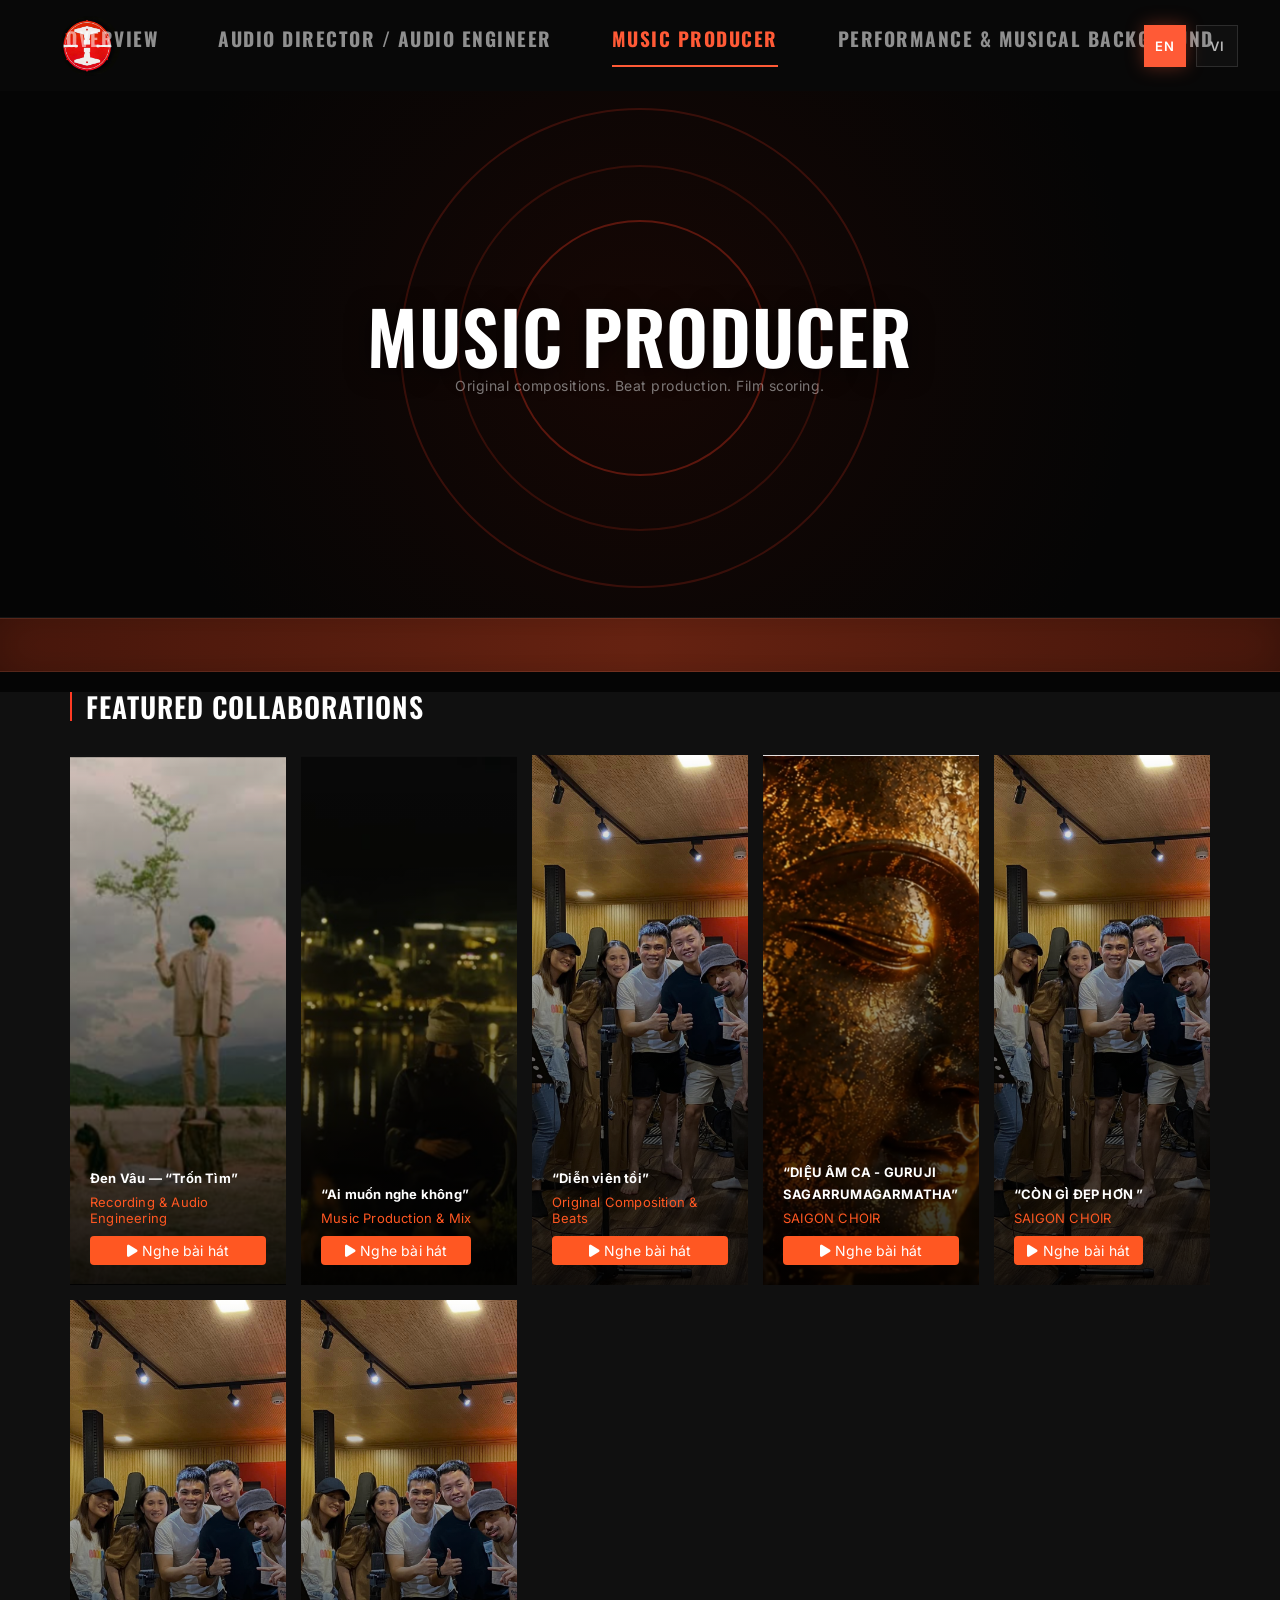
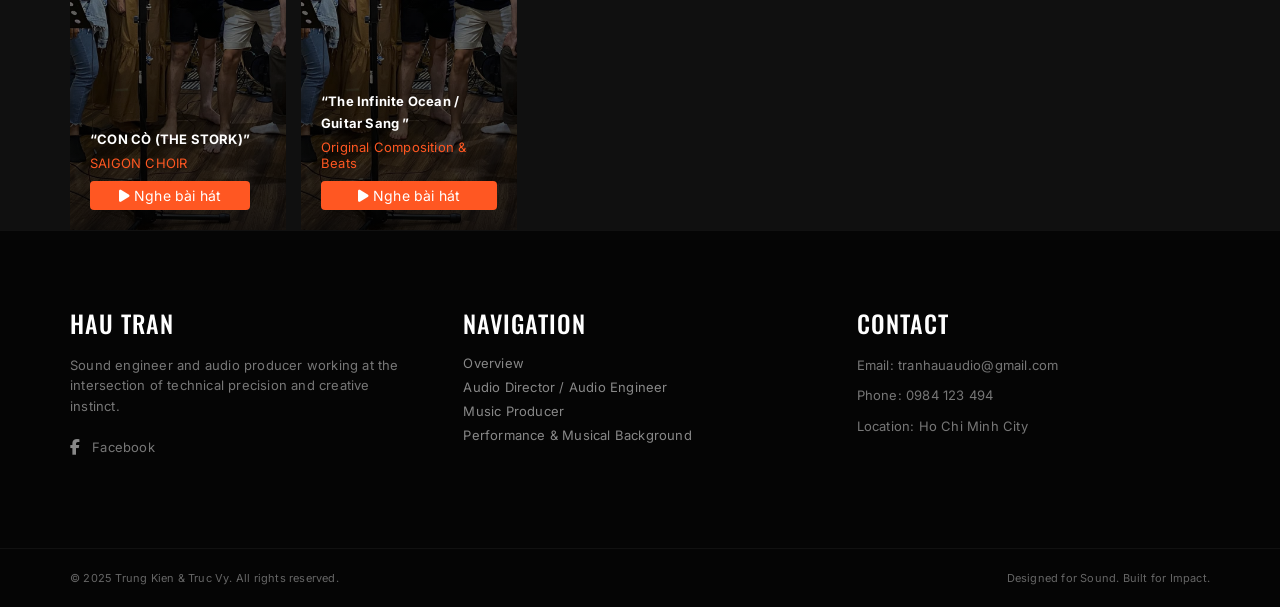
==== audio-producer.html @ 01316b3b "first commit" ====
<!doctype html>
<html lang="vi">
  <head>
    <meta charset="UTF-8" />
    <meta name="viewport" content="width=device-width, initial-scale=1.0" />
    <title>Music Producer</title>
    <link rel="stylesheet" href="style.css" />
    <link
      rel="stylesheet"
      href="https://cdnjs.cloudflare.com/ajax/libs/font-awesome/6.5.0/css/all.min.css"
    />
    <link
      href="https://fonts.googleapis.com/css2?family=Bebas+Neue&family=Montserrat:wght@400;500;600;700&display=swap"
      rel="stylesheet"
    />
    <link
      href="https://fonts.googleapis.com/css2?family=Oswald:wght@400;500;600;700&family=Inter:wght@400;500;600&display=swap"
      rel="stylesheet"
    />
  </head>
  <body>
    <header class="header">
      <a href="index.html" class="logo1">
        <img src="assets/lo.jpg" alt="Logo" />
      </a>
      <nav>
        <a href="index.html" id="navOverview">Overview</a>
        <a href="sound-engineer.html" id="navSound"
          >Audio Director / Audio Engineer</a
        >
        <a href="audio-producer.html" class="active" id="navProducer"
          >Music Producer</a
        >
        <a href="performance.html" id="navPerf">Performance</a>
      </nav>
      <div class="lang-switch">
        <button onclick="setLanguage('en')">EN</button>
        <button onclick="setLanguage('vi')">VI</button>
      </div>
    </header>

    <section class="producer-hero">
      <div class="rings"></div>
      <h1 id="producerTitle">Music Producer</h1>
      <p id="producerDesc">
        Original compositions. Beat production. Film scoring.
      </p>
    </section>

    <section class="genre-row">
      <div class="genre-track">
        <span>Cinematic</span>
        <span>Pop</span>
        <span>R&B</span>
        <span>Ambient</span>
        <span>Hip-Hop</span>
        <span>Electronic</span>
        <span>Acoustic</span>
        <span>Jazz</span>
        <span>Neo-Soul</span>
        <span>Indie</span>
      </div>
    </section>

   <!-- FEATURED PRODUCTIONS & TRACK LINKS -->
  <section class="productions">
    <h2 style="margin-top: 20px;">Featured Productions & Audio Samples</h2>

    <div class="production-grid" style="display: grid; grid-template-columns: repeat(auto-fit, minmax(200px, 1fr)); gap: 15px;">
      
      <!-- Sản phẩm 1: Trốn Tìm -->
      <div class="production-item" style="background-image: url('assets/trontim.png'); background-size: cover; background-position: center; position: relative;">
        <div class="production-overlay" style="display: flex; flex-direction: column; justify-content: flex-end; height: 100%; padding: 20px;">
          <p style="margin: 0 0 5px 0; font-weight: bold;">Đen Vâu — “Trốn Tìm”</p>
          <span style="display: block; margin-bottom: 10px; color: #ff5722; font-size: 13px;">Recording & Audio Engineering</span>
          <a href="https://youtu.be/Ws-QlpSltr8?list=RDWs-QlpSltr8" target="_blank" class="track-link-btn" style="display: inline-block; padding: 6px 12px; background: #ff5722; color: #fff; text-decoration: none; border-radius: 4px; font-size: 14px; text-align: center;">
            <i class="fas fa-play"></i> Nghe bài hát
          </a>
        </div>
      </div>

      <!-- Sản phẩm 2: Ai muốn nghe không -->
      <div class="production-item" style="background-image: url('assets/aimuon.png'); background-size: cover; background-position: center; position: relative;">
        <div class="production-overlay" style="display: flex; flex-direction: column; justify-content: flex-end; height: 100%; padding: 20px;">
          <p style="margin: 0 0 5px 0; font-weight: bold;">“Ai muốn nghe không”</p>
          <span style="display: block; margin-bottom: 10px; color: #ff5722; font-size: 13px;">Music Production & Mix</span>
          <a href="https://youtu.be/JxBnLmCOEJ8?list=RDJxBnLmCOEJ8" target="_blank" class="track-link-btn" style="display: inline-block; padding: 6px 12px; background: #ff5722; color: #fff; text-decoration: none; border-radius: 4px; font-size: 14px; text-align: center;">
            <i class="fas fa-play"></i> Nghe bài hát
          </a>
        </div>
      </div>

      <!-- Sản phẩm 3: Diễn viên tồi -->
      <div class="production-item" style="background-image: url('assets/denvau.jpg'); background-size: cover; background-position: center; position: relative;">
        <div class="production-overlay" style="display: flex; flex-direction: column; justify-content: flex-end; height: 100%; padding: 20px;">
          <p style="margin: 0 0 5px 0; font-weight: bold;">“Diễn viên tồi”</p>
          <span style="display: block; margin-bottom: 10px; color: #ff5722; font-size: 13px;">Original Composition & Beats</span>
          <a href="https://youtu.be/7ICKkagL3xA?list=RD7ICKkagL3xA" target="_blank" class="track-link-btn" style="display: inline-block; padding: 6px 12px; background: #ff5722; color: #fff; text-decoration: none; border-radius: 4px; font-size: 14px; text-align: center;">
            <i class="fas fa-play"></i> Nghe bài hát
          </a>
        </div>
      </div>


      <!--  TRẦN MẠNH HÙNG -->
      <div class="production-item" style="background-image: url('assets/manhhung.png'); background-size: cover; background-position: center; position: relative;">
        <div class="production-overlay" style="display: flex; flex-direction: column; justify-content: flex-end; height: 100%; padding: 20px;">
          <p style="margin: 0 0 5px 0; font-weight: bold;">“DIỆU ÂM CA - GURUJI SAGARRUMAGARMATHA”</p>
          <span style="display: block; margin-bottom: 10px; color: #ff5722; font-size: 13px;">SAIGON CHOIR</span>
          <a href="https://youtu.be/s32nh04WApE?si=7SrNHy-nLhuyb4kG" target="_blank" class="track-link-btn" style="display: inline-block; padding: 6px 12px; background: #ff5722; color: #fff; text-decoration: none; border-radius: 4px; font-size: 14px; text-align: center;">
            <i class="fas fa-play"></i> Nghe bài hát
          </a>
        </div>
      </div>


      <!-- NGUYỄN HÙNG -->
      <div class="production-item" style="background-image: url('assets/denvau.jpg'); background-size: cover; background-position: center; position: relative;">
        <div class="production-overlay" style="display: flex; flex-direction: column; justify-content: flex-end; height: 100%; padding: 20px;">
          <p style="margin: 0 0 5px 0; font-weight: bold;">“CÒN GÌ ĐẸP HƠN ”</p>
          <span style="display: block; margin-bottom: 10px; color: #ff5722; font-size: 13px;">SAIGON CHOIR</span>
          <a href="https://youtu.be/-h_xB2-MgfQ?si=9o2S2pGN0ul-nIvq" target="_blank" class="track-link-btn" style="display: inline-block; padding: 6px 12px; background: #ff5722; color: #fff; text-decoration: none; border-radius: 4px; font-size: 14px; text-align: center;">
            <i class="fas fa-play"></i> Nghe bài hát
          </a>
        </div>
      </div>

      <!-- LƯU HÀ AN -->
      <div class="production-item" style="background-image: url('assets/denvau.jpg'); background-size: cover; background-position: center; position: relative;">
        <div class="production-overlay" style="display: flex; flex-direction: column; justify-content: flex-end; height: 100%; padding: 20px;">
          <p style="margin: 0 0 5px 0; font-weight: bold;">“CON CÒ (THE STORK)”</p>
          <span style="display: block; margin-bottom: 10px; color: #ff5722; font-size: 13px;">SAIGON CHOIR</span>
          <a href="https://youtu.be/Nb3mAwLelWI?si=8QQhP4ryB9OUGlF3" target="_blank" class="track-link-btn" style="display: inline-block; padding: 6px 12px; background: #ff5722; color: #fff; text-decoration: none; border-radius: 4px; font-size: 14px; text-align: center;">
            <i class="fas fa-play"></i> Nghe bài hát
          </a>
        </div>
      </div>


      <!-- Chanh -->
      <div class="production-item" style="background-image: url('assets/denvau.jpg'); background-size: cover; background-position: center; position: relative;">
        <div class="production-overlay" style="display: flex; flex-direction: column; justify-content: flex-end; height: 100%; padding: 20px;">
          <p style="margin: 0 0 5px 0; font-weight: bold;">“The Infinite Ocean / Guitar Sang ”</p>
          <span style="display: block; margin-bottom: 10px; color: #ff5722; font-size: 13px;">Original Composition & Beats</span>
          <a href="https://youtu.be/x6NghAF-kms?si=WP9oEwm8ms20MId8" target="_blank" class="track-link-btn" style="display: inline-block; padding: 6px 12px; background: #ff5722; color: #fff; text-decoration: none; border-radius: 4px; font-size: 14px; text-align: center;">
            <i class="fas fa-play"></i> Nghe bài hát
          </a>
        </div>
      </div>
      
    </div>
  </section>

    <footer class="footer">
      <div class="footer-col">
        <h3>Hau Tran</h3>
        <p>
          Sound engineer and audio producer working at the intersection of
          technical precision and creative instinct.
        </p>
        <div class="social">
           <a href="https://www.facebook.com/tran.haudrum/"><i class="fab fa-facebook-f"></i></a> <p>Facebook</p>
        </div>
      </div>

      <div class="footer-col">
        <h4>Navigation</h4>
        <a href="index.html">Overview</a>
        <a href="sound-engineer.html">Audio Director / Audio Engineer</a>
        <a href="audio-producer.html">Music Producer</a>
        <a href="performance.html">Performance & Musical Background</a>
      </div>

      

      <div class="footer-col">
        <h4>Contact</h4>
        <p>Email: tranhauaudio@gmail.com</p>
        <p>Phone: 0984 123 494</p>
        <p>Location: Ho Chi Minh City</p>
      </div>
    </footer>

    <div class="footer-bottom">
      <p>© 2025 Trung Kien & Truc Vy. All rights reserved.</p>
      <p>Designed for Sound. Built for Impact.</p>
    </div>

    <script src="lang.js"></script>
    <script src="scripts.js"></script>
  </body>
</html>
---- style.css ----
@import url('https://fonts.googleapis.com/css2?family=Oswald:wght@400;500;600;700&family=Inter:wght@300;400;500;600;700&display=swap');
@import url('https://fonts.googleapis.com/css2?family=Oswald:wght@400;500;600&family=Be+Vietnam+Pro:wght@400;500;600;700;800&display=swap');
:root{

  --title-font: 'Oswald', sans-serif;
  --body-font: 'Inter', sans-serif;

  --main-color: #ff5a36;

  --text-color: #ffffff;
  --sub-color: #9a9a9a;

  --bg-dark: #050505;
}
* {
  margin: 0;
  padding: 0;
  box-sizing: border-box;
}

body{
  font-family: var(--body-font);
  background: var(--bg-dark);
  color: var(--text-color);
  letter-spacing: .2px;
    overflow-x: hidden;
}

.header nav a {
  font-size: 1.2rem !important; /* Bạn có thể chỉnh lại thành 0.8rem hoặc 0.85rem tùy ý */
  letter-spacing: 0.5px;
}
/* GLOBAL TYPOGRAPHY */

h1,h2,h3,h4,h5{

  font-family: var(--title-font);

  font-weight: 600;

  letter-spacing: 1px;

  line-height: 1.05;

  text-transform: uppercase;
}

p,
span,
small,
a,
button,
input,
textarea{

  font-family: var(--body-font);
}

p{
  line-height: 1.7;
}

#soundTitle{

  font-size: 73px;
  position: relative;

  z-index: 5;

  color: #fff;

  text-shadow:
    0 4px 24px rgba(0,0,0,.7);
}

#producerTitle{

  font-size: 73px;
  position: relative;

  z-index: 5;

  color: #fff;

  text-shadow:
    0 4px 24px rgba(0,0,0,.7);
}

nav a{
  font-family: var(--body-font);
  font-size: 15px;
  font-weight: 600;
  letter-spacing: .5px;
}

.what-card h3,
.production-item p,
.sound-overlay p,
.show-row span{
  font-family: var(--body-font);
  font-weight: 700;
}

p,
small,
span{
  font-family: var(--body-font);
}

.what-card p,
.sound-overlay span,
.show-row small{
  color: var(--sub-color);
  line-height: 1.7;
}

.book-btn,
.show-toggle,
.btn-white{
  font-family: var(--body-font);
  font-weight: 700;
  letter-spacing: .6px;
  text-transform: uppercase;
}

.show-row{
  background: linear-gradient(
    135deg,
    rgba(20,20,20,.95),
    rgba(10,10,10,.95)
  );

  border: 1px solid rgba(255,255,255,.05);
}


a {
  color: inherit;
  text-decoration: none;
}

.header{
  position: fixed;
  left: 0;
  top: 0;
  width: 100%;
  padding: 24px 0;
  display: flex;
  justify-content: center;
  align-items: center;
  background: rgba(0,0,0,.88);
  backdrop-filter: blur(14px);
  z-index: 999;
}

.header nav{
  display: flex;
  gap: 60px;
}
.header nav a{
  position: relative;

  font-family: 'Oswald', sans-serif;
  font-size: 22px;
  font-weight: 700;

  letter-spacing: 1.5px;
  text-transform: uppercase;

  color: rgba(255,255,255,.55);
  padding-bottom: 14px;

  transition: .3s ease;
}
.header nav a:hover{
  color: #ff5a36;
}

.header nav a.active{
  color: #ff5a36;
}

/* underline */
.header nav a::after{
  content: "";
  position: absolute;
  left: 50%;
  bottom: 0;

  width: 0;
  height: 2px;

  background: #ff5a36;
  transform: translateX(-50%);
  transition: .3s ease;
}

.header nav a:hover{
  color: white;

  transform: translateY(-2px);
}

.header nav a:hover::after{
  width: 100%;
}

.header nav a.active{
  color: #ff5a36;
}

.header nav a.active::after{
  width: 100%;
}

.logo1{
  position: absolute;
  left: 60px;
  display: flex;
  align-items: center;
}

.logo1 img{
  height: 60px;
  width: 60px;
  object-fit: cover;
  border-radius: 50%;
  opacity: .95;
  transition: .35s ease;
}


nav {
  display: flex;
  gap: 34px;
}

nav a {
  position: relative;
  font-size: 18px;
  letter-spacing: 1.5px;
  color: #aaa;
  padding-bottom: 4px;
}


nav a::after {
  content: "";
  position: absolute;
  left: 0;
  bottom: 0;
  width: 0%;
  height: 2px;
  background: #ff3b24;
  transition: 0.3s;
}

/* hover */
nav a:hover {
  color: #ff3b24;
}

nav a:hover::after {
  width: 100%;
}

.hero-menu{
  width: 100%;
  height: auto;

  margin-top: 58px;

  background: #000;

  overflow: hidden;
}

.hero-menu img{
  width: 100%;
  height: auto;

  display: block;
}

.profile-summary {
  background: #050505;
  padding: 34px 20px 60px;
}

.profile-summary__inner {
  max-width: 1200px;
  margin: 0 auto;
}

.profile-list {
  list-style: none;
  display: flex;
  flex-direction: column;
  gap: 8px;
  padding-left: 12px;
}

.profile-list li {
  position: relative;
  padding-left: 28px;
  color: #f5f5f5;
  font-size: clamp(18px, 2vw, 32px);
  line-height: 1.4;
  font-weight: 500;
  letter-spacing: -0.02em;
}

.profile-list .bullet {
  position: absolute;
  left: 0;
  top: 0.52em;
  width: 12px;
  height: 2px;
  background: rgba(255,255,255,0.9);
  display: block;
  border-radius: 3px;
}

.profile-list .label {
  font-weight: 600;
}

.profile-list .value {
  color: #f5f5f5;
}

.profile-list .accent {
  color: #f0c36a;
  font-weight: 700;
}

.profile-list a {
  color: #f0c36a;
  text-decoration: none;
}

@media (max-width: 700px) {
  .profile-summary {
    padding-top: 20px;
    padding-bottom: 32px;
  }

  .profile-list li {
    font-size: 20px;
    letter-spacing: -0.01em;
  }
}

.big-logo {
  position: absolute;
  left: 120px;
  top: 75px;
  width: 470px;
  height: 470px;
  border-radius: 50%;
  background: rgba(120, 30, 15, 0.55);
  border: 5px solid rgba(255, 70, 40, 0.25);
  color: rgba(255, 255, 255, 0.32);
  font-size: 360px;
  font-weight: 900;
  display: flex;
  align-items: center;
  justify-content: center;
  line-height: 1;
}

.hero-text {
  position: relative;
  z-index: 3;
  margin-top: 40px;
}

.hero-text h1 {
  font-size: 145px;
  line-height: 0.85;
  font-weight: 1000;
  letter-spacing: -8px;
}

.roles {
  margin-top: 18px;
  display: flex;
  gap: 210px;
  color: #ff3b24;
  font-weight: 900;
  font-size: 22px;
}

.hero-img {
  position: absolute;
  right: 120px;
  bottom: 0;
  z-index: 4;
  width: 410px;
  height: 560px;
  object-fit: cover;
  object-position: center top;
  filter: contrast(1.08);
}

.choose {
  
  display: grid;
  grid-template-columns: repeat(2, 1fr);
  min-height: 240px;
  background: #111;
}

.choose-card {
  padding: 58px 40px;
  text-align: center;
  background: #121212;
  border-right: 1px solid #1d1d1d;
  transition: 0.3s;
}


.choose-card:hover {
  background: #1b1b1b;
  transform: translateY(-4px);
}

.icon {
  font-size: 34px;
  margin-bottom: 18px;
}

.choose-card h2{

  font-size: 42px;

  font-family: var(--title-font);

  font-weight: 500;

  letter-spacing: 1px;

  text-transform: uppercase;

  margin-bottom: 16px;
}

.choose-card p {
  color: #8f8f8f;
  font-size: 13px;
  margin-bottom: 18px;
}

.choose-card span {
  color: #ff3b24;
  font-size: 12px;
  font-weight: 800;
}

@media (max-width: 900px) {
  .header {
    padding: 0 24px;
  }

  nav {
    display: none;
  }



  .big-logo {
    left: 20px;
    width: 330px;
    height: 330px;
    font-size: 250px;
  }

  .hero-text h1 {
    font-size: 70px;
    letter-spacing: -4px;
  }

  .roles {
    gap: 28px;
    font-size: 13px;
  }

  .hero-img {
    right: -40px;
    width: 300px;
    height: 430px;
  }

  .choose {
    grid-template-columns: 1fr;
  }
}

/* QUOTE */
.quote{
  padding: 110px 20px;

  background:
  radial-gradient(circle at center,
  rgba(255,59,36,.06),
  transparent 60%),
  #050505;

  display: flex;
  justify-content: center;
  align-items: center;

  text-align: center;

  position: relative;

  overflow: hidden;
}

.quote-content{
  max-width: 900px;

  position: relative;

  z-index: 2;
}

.quote-mark{
  font-size: 70px;

  margin-bottom: -10px;
}

.quote-content p{

  font-size: 22px;

  line-height: 1.8;

  font-weight: 500;

  letter-spacing: .3px;

  color: rgba(255,255,255,.92);
}

.quote-content small{
  color: #8d8d8d;

  font-size: 14px;

  letter-spacing: 2px;

  text-transform: uppercase;
}

.quote::after{
  content: "";

  position: absolute;

  bottom: 0;
  left: 50%;

  transform: translateX(-50%);

  width: 200px;
  height: 2px;

  background: linear-gradient(
    to right,
    transparent,
    #ff3b24,
    transparent
  );
}

/* FOOTER */
.footer {
  display: grid;
  grid-template-columns: repeat(3, 1fr);
  gap: 40px;
  padding: 80px 70px;
  background: #050505;
  border-top: 1px solid #111;
}

.footer-col h3,
.footer-col h4{

  font-family: var(--title-font);

  font-size: 24px;

  font-weight: 500;

  letter-spacing: 1px;
  margin-bottom: 18px;
}

.footer-col p {
  color: #777;
  font-size: 13px;
  line-height: 1.6;
  margin-bottom: 10px;
}

.footer-col a {
  display: block;
  color: #888;
  font-size: 13px;
  margin-bottom: 8px;
  transition: 0.3s;
}

.footer-col a:hover {
  color: #ff3b24;
}

.social {
  margin-top: 20px;
  display: flex;
}

.social a {
  margin-right: 12px;
  font-size: 16px;
  color: #888;
}

.social a:hover {
  color: #ff3b24;
}

.footer-bottom {
  display: flex;
  justify-content: space-between;
  padding: 20px 70px;
  border-top: 1px solid #111;
  font-size: 11px;
  color: #666; 
}


.stats {
  display: grid;
  grid-template-columns: repeat(3, 1fr);
  background: #141414;
  border-top: 1px solid #1d1d1d;
  border-bottom: 1px solid #1d1d1d;
}

.stat-item {
  height: 120px;
  display: flex;
  flex-direction: column;
  align-items: center;
  justify-content: center;
  border-right: 1px solid #1f1f1f;
}

.stat-item:last-child {
  border-right: none;
}

.stat-item h3 {
  color: #ff3b24;
  font-size: 42px;
  line-height: 1;
  font-weight: 900;
  margin-bottom: 14px;
}

.stat-item p {
  color: #8d8d8d;
  font-size: 11px;
  letter-spacing: 1px;
}

.book-btn {
  background: #ff3b24;
  padding: 10px 18px;
  font-size: 15px;
  
  
}

nav a.active {
  color: #ff3b24;
}

nav a.active::after {
  width: 100%;
}

.sound-hero{
  position: relative;

  height: 420px;

  margin-top: 58px;

  overflow: hidden;

  display: flex;
  flex-direction: column;
  justify-content: center;
  align-items: center;

  background:
    radial-gradient(circle at center,
    #1a0805 0%,
    #050505 72%);
}

/* glow background */
.sound-bg{
  position: absolute;
  inset: 0;

  background:
    radial-gradient(circle at center,
    rgba(255,59,36,.12),
    transparent 60%);

  opacity: .8;
  z-index: 0;
}


.wave{
  position: absolute;

  left: 0;
  top: 50%;

  width: 100%;

  height: 180px;

  transform: translateY(-50%);

  display: flex;
  justify-content: center;
  align-items: center;
  gap: 14px;

  padding: 0 30px;

  opacity: .45;
  z-index: 1;
}

.wave span{
  flex: 1;

  max-width: 4px;

  height: 30px;

  background:
    linear-gradient(
      to top,
      transparent,
      rgba(114, 31, 22, 0.9),
      transparent
    );

  animation: soundWave 1.4s ease-in-out infinite;

  border-radius: 20px;
}
/* waveform */
.wave{
  position: absolute;

  display: flex;
  align-items: center;
  gap: 10px;

  opacity: .18;

  z-index: 1;
}
.wave span{
  flex: 1;

  max-width: 4px;

  height: 30px;

  border-radius: 20px;

background:
linear-gradient(
  to top,
  #ff3b24,
  #ff6b2c,
  #ff9a3c,
  #ffe27a
);

  box-shadow:
    0 0 8px rgba(255,90,54,.45),
    0 0 18px rgba(255,120,70,.28);

  animation: soundWave 2.4s ease-in-out infinite;

  opacity: .9;
}

/* ===== SHAPE ===== */

/* LEFT SMALL */
.wave span:nth-child(-n+8){
  height: 40px;
  opacity: .45;
}

/* LEFT MID */
.wave span:nth-child(n+9):nth-child(-n+18){
  height: 82px;
}

/* LEFT BIG */
.wave span:nth-child(n+19):nth-child(-n+28){
  height: 145px;
}

/* CENTER HUGE */
.wave span:nth-child(n+29):nth-child(-n+42){
  height: 185px;
}

/* RIGHT BIG */
.wave span:nth-child(n+43):nth-child(-n+56){
  height: 140px;
}

/* RIGHT MID */
.wave span:nth-child(n+57):nth-child(-n+72){
  height: 82px;
}

/* RIGHT SMALL */
.wave span:nth-child(n+73){
  height: 42px;
  opacity: .45;
}

/* ===== DELAY ===== */

.wave span:nth-child(odd){
  animation-delay: .15s;
}

.wave span:nth-child(even){
  animation-delay: .35s;
}

.wave span:nth-child(3n){
  animation-delay: .55s;
}

.wave span:nth-child(4n){
  animation-delay: .75s;
}

@keyframes waveMove{

  0%,
  100%{
    transform: scaleY(.55);
    opacity: .28;
  }

  50%{
    transform: scaleY(1.2);
    opacity: 1;
  }
}


.producer-hero{
  position: relative;
  height: 540px;
  margin-top: 78px;

  display: flex;
  flex-direction: column;
  justify-content: center;
  align-items: center;

  overflow: hidden;

  background:
    radial-gradient(
      circle at center,
      #160704 0%,
      #050505 72%
    );

  border-bottom: 1px solid rgba(255,255,255,.06);
}

.sound-hero p,
.producer-hero p{
  font-size: 14px;
  color: rgba(183, 181, 181, 0.68);
  letter-spacing: .5px;
  font-weight: 400;
}

/* animation */
@keyframes soundWave{

  0%,100%{
    height: 30px;
  }

  50%{
    height: 120px;
  }

}

@keyframes pulseBg{

  0%,100%{
    transform: scale(1);
    opacity: .5;
  }

  50%{
    transform: scale(1.1);
    opacity: 1;
  }

}

.what {
  padding: 80px 70px;
  background: #101010;
}

.what h2 {
  font-size: 34px;
  border-left: 2px solid #ff3b24;
  padding-left: 16px;
  margin-bottom: 36px;
}

.what-grid {
  display: grid;
  grid-template-columns: repeat(3, 1fr);
  gap: 18px;
}

.what-card {
  background: #151515;
  padding: 34px;
  min-height: 170px;
}

.what-card span {
  color: #555;
  font-size: 24px;
}

.what-card h3 {
  margin: 24px 0 12px;
  font-size: 18px;
}

.what-card p {
  color: #888;
  font-size: 13px;
  line-height: 1.6;
}

.process {
  padding: 90px 70px 100px;
  background: #050505;
  text-align: center;
}

.process h2 {
  font-size: 34px;
  margin-bottom: 54px;
}

.steps {
  display: grid;
  grid-template-columns: repeat(4, 1fr);
  max-width: 900px;
  margin: auto;
}

.step {
  position: relative;
  padding: 0 18px;
}

.step:not(:last-child)::after {
  content: "";
  position: absolute;
  top: 18px;
  right: -35px;
  width: 70px;
  height: 1px;
  background: #ff3b24;
}

.step strong {
  color: #ff3b24;
  font-size: 34px;
  font-weight: 900;
}

.step h4 {
  margin: 12px 0 8px;
}

.step p {
  color: #777;
  font-size: 12px;
  line-height: 1.5;
}

.nav-right {
  position: absolute;
  top: 20px;
  right: 30px;
}

/* SOUND WORK */
.sound-work {
  padding: 80px 70px;
  background: #0a0a0a;
}

.sound-work h2 {
  font-size: 32px;
  border-left: 2px solid #ff3b24;
  padding-left: 14px;
  margin-bottom: 40px;
}

.sound-work-grid {
  display: grid;
  grid-template-columns: repeat(2, 1fr);
  gap: 20px;
}

.sound-work-item {
  height: 200px;
  padding: 22px;
  background: linear-gradient(135deg, #1a0a07, #000);
  display: flex;
  justify-content: space-between;
  align-items: flex-end;
  transition: 0.3s;

}

.sound-work-item:hover {
  transform: translateY(-6px);
  border-color: #ff3b24;
  background: linear-gradient(135deg, #2b0d08, #000);
}

.sound-work-item p {
  font-weight: 700;
}

.sound-work-item span {
  font-size: 11px;
  color: #ff3b24;
}

/* CTA */
.sound-cta {
  background: #ff3b24;
  padding: 70px 20px;
  text-align: center;
}

.sound-cta h2 {
  font-size: 36px;
  font-weight: 900;
}

.sound-cta p {
  margin: 12px 0 20px;
}

.btn-white {
  background: white;
  color: black;
  padding: 12px 22px;
  font-weight: 800;
  display: inline-block;
}

.tool-tags {
  background: #111;
  padding: 28px 70px;
  display: flex;
  
  flex-wrap: wrap;
  gap: 14px;
  border-top: 1px solid #151515;
  border-bottom: 1px solid #151515;
}

.tool-tags span {
  background: #0b0b0b;
  color: #777;
  font-size: 11px;
  letter-spacing: 1px;
  padding: 10px 18px;
  border: 1px solid #1d1d1d;
  cursor: pointer;
}

.tool-tags span:hover {
  color: #ff3b24;
  border-color: #ff3b24;
}

/* vòng tròn lớn hơn + tối hơn */

.rings{
  position: absolute;
  top: 50%;
  left: 50%;

  width: 480px;
  height: 480px;

  transform: translate(-50%, -50%);

  border-radius: 50%;
  border: 2px solid rgba(255,59,36,.28);

  z-index: 1;

  opacity: .65;
}

.rings::before,
.rings::after{
  content: "";

  position: absolute;

  border-radius: 50%;
}

/* vòng giữa */

.rings::before{
  inset: 55px;

  border: 2px solid rgba(255,59,36,.35);

  animation:
    spinMiddle 12s linear infinite reverse;

  opacity: .7;
}

/* vòng trong */

.rings::after{
  inset: 110px;

  border: 2px solid rgba(255,59,36,.48);

  animation:
    pulseInner 3s ease-in-out infinite;
}


@keyframes spinOuter{

  from{
    transform: rotate(0deg);
  }

  to{
    transform: rotate(360deg);
  }

}

@keyframes spinMiddle{

  from{
    transform: rotate(360deg);
  }

  to{
    transform: rotate(0deg);
  }

}

@keyframes pulseInner{

  0%{
    transform: scale(.95);
    opacity: .4;
  }

  50%{
    transform: scale(1.08);
    opacity: 1;
  }

  100%{
    transform: scale(.95);
    opacity: .4;
  }

}

.genre-row{
  width: 100%;
  overflow: hidden;
  background:
    linear-gradient(
      90deg,
      #4a180c 0%,
      #6b2412 50%,
      #4a180c 100%
    );

  padding: 18px 0;

  border-top: 1px solid rgba(255,255,255,.06);
  border-bottom: 1px solid rgba(255,255,255,.06);

  box-shadow:
    inset 0 0 40px rgba(0,0,0,.25);
}

.genre-track{
  display: flex;
  align-items: center;
  gap: 42px;

  width: max-content;

  padding-left: 100%;

  animation: genreMove 22s linear infinite;
}

.genre-track span{
  color: rgba(255, 255, 255);

  font-size: 13px;
  font-weight: 700;

  letter-spacing: 2px;
  text-transform: uppercase;

  white-space: nowrap;

  position: relative;
}

.genre-track span::after{
  content: "";

  width: 5px;
  height: 5px;

  border-radius: 50%;

  background: #ff5a36;

  position: absolute;

  right: -24px;
  top: 50%;

  transform: translateY(-50%);
}

@keyframes genreMove{

  from{
    transform: translateX(0);
  }

  to{
    transform: translateX(-100%);
  }

}

.create {
  padding: 70px 70px 90px;
  background: #101010;
}

.create h2,
.productions h2 {
  font-size: 28px;
  border-left: 2px solid #ff3b24;
  padding-left: 14px;
  margin-bottom: 34px;
}

.create-grid {
  display: grid;
  grid-template-columns: repeat(3, 1fr);
  gap: 18px;
}

.create-card {
  background: #151515;
  padding: 34px;
  min-height: 160px;
}

.create-card span {
  color: #555;
  font-size: 22px;
}

.create-card h3 {
  margin: 22px 0 12px;
  font-size: 17px;
}

.create-card p {
  color: #888;
  line-height: 1.6;
  font-size: 13px;
}


.productions {
  padding: 0px 70px;
  background: #101010;
}

.production-grid {
  display: grid;
  grid-template-columns: repeat(2, 1fr);
  gap: 22px;
}

.production-item {
  height: 530px;
  background-size: cover;
  background-position: center;
  position: relative;
  overflow: hidden;
  transition: .4s;
}

.production-item::before {
  content: "";
  position: absolute;
  inset: 0;
  background: linear-gradient(to top, rgba(0,0,0,.88), transparent);
}

.production-item:hover {
  transform: translateY(-6px);
}

.production-overlay {
  position: absolute;
  bottom: 0;
  left: 0;
  z-index: 2;
  padding: 24px;
}

.production-overlay p {
  font-size: 24px;
  font-weight: 800;
  margin-bottom: 8px;
}

.production-overlay span {
  color: #ff3b24;
  font-size: 12px;
}
.production-item p {
  font-weight: 800;
  font-size: 13px;
}

.production-item span {
  color: #ff3b24;
  font-size: 10px;
}

.producer-contact {
  padding: 70px;
  background: #101010;
  display: grid;
  grid-template-columns: 1fr 1fr;
  align-items: center;
}

.producer-contact h2 {
  font-size: 42px;
}

.producer-contact p {
  color: #888;
  font-size: 13px;
  margin-bottom: 18px;
}

.producer-btn {
  background: #ff3b24;
  padding: 11px 20px;
  font-size: 12px;
  font-weight: 800;
  margin-right: 10px;
}

.producer-outline {
  border: 1px solid #333;
  padding: 10px 18px;
  color: #aaa;
  font-size: 12px;
}

.sound-work-item {
  height: 260px;
  background-size: cover;
  background-position: center;
  position: relative;
  overflow: hidden;
}

.sound-work-item::before {
  content: "";
  position: absolute;
  inset: 0;
  background: linear-gradient(to top, rgba(0,0,0,.88), transparent);
}

.sound-overlay {
  position: absolute;
  bottom: 0;
  left: 0;
  padding: 22px;
  z-index: 2;
}

.sound-overlay p {
  font-size: 22px;
  font-weight: 900;
}

.sound-overlay span {
  color: #ff3b24;
  font-size: 12px;
}

.other-shows {
  margin-top: 90px;
}

.other-shows h3{
  font-family: var(--title-font);
  font-size: 54px;
  letter-spacing: 1px;

  margin-bottom: 34px;

  position: relative;
  display: inline-block;
}

.other-shows h3::after{
  content: "";

  position: absolute;
  left: 0;
  bottom: -10px;

  width: 70px;
  height: 3px;

  background: #ff3b24;
}

.show-list {
  display: grid;
  grid-template-columns: repeat(3, 1fr);
  gap: 22px;
}

.show-row{
  position: relative;

  background: #0d0d0d;

  border: 1px solid rgba(255,255,255,.06);

  padding: 24px;

  min-height: 120px;

  cursor: pointer;

  transition: .3s ease;
}

.show-row::before{
  content: "";

  position: absolute;

  left: 0;
  top: 0;

  width: 3px;
  height: 0;

  background: #ff3b24;

  transition: .3s;
}

.show-row:hover::before{
  height: 100%;
}

.show-row:hover{
  transform: translateY(-4px);

  border-color: rgba(255,59,36,.25);

  background: #121212;
}

.show-row:hover::before{
  opacity: 1;
}


.show-row span{

  font-size: 17px;

  line-height: 1.35;

  font-weight: 600;

  letter-spacing: .3px;
}

.show-row small{
  color: #ff3b24;

  font-size: 11px;

  letter-spacing: 1.5px;

  text-transform: uppercase;

  font-weight: 700;
}

.showcase-slider {
  position: relative;
  overflow: hidden;
}

.showcase-slider img{
  position: absolute;
  inset: 0;

  width: 100%;
  height: 100%;

  object-fit: cover;

  opacity: 0;

  visibility: hidden;

  transition: opacity .8s ease;
}

.showcase-slider img.active{
  opacity: 1;

  visibility: visible;
}

.other-shows {
  margin-top: 55px;
 
}

.other-shows h3 {
  font-size: 34px;
  margin-bottom: 28px;
}

.show-list {
  display: grid;
  grid-template-columns: repeat(3, 1fr);
  gap: 14px;
}

.show-row {
  background: #111;
  border: 1px solid #1d1d1d;
  padding: 18px 20px;
  display: flex;
  flex-direction: column;
  gap: 8px;
}

.show-row:nth-child(n + 7) {
  display: none;
}

.show-list.show-all .show-row {
  display: flex;
}

.show-toggle{
  margin-top: 36px;

  background: transparent;

  border: 1px solid #ff3b24;

  color: #ff3b24;

  padding: 15px 34px;

  font-weight: 800;

  letter-spacing: 1px;

  cursor: pointer;

  transition: .3s;
}

.show-toggle:hover{
  background: #ff3b24;
  color: white;
}

.show-row{
  animation: fadeUp .7s ease;
}

@keyframes fadeUp{

  from{
    opacity: 0;
    transform: translateY(30px);
  }

  to{
    opacity: 1;
    transform: translateY(0);
  }

}

.lightbox {
  position: fixed;
  inset: 0;
  background: rgba(0,0,0,.95);

  display: none;
  justify-content: center;
  align-items: center;

  z-index: 9999;
}

.lightbox.active {
  display: flex;
}

.lightbox img {
  max-width: 85%;
  max-height: 85%;
  object-fit: contain;
}

.close-btn {
  position: absolute;
  top: 30px;
  right: 40px;

  color: white;
  font-size: 42px;
  cursor: pointer;
}

.nav-btn {
  position: absolute;
  top: 50%;
  transform: translateY(-50%);

  width: 60px;
  height: 60px;

  border: none;
  background: rgba(255,255,255,.1);

  color: white;
  font-size: 22px;
  cursor: pointer;

  transition: .3s;
}

.nav-btn:hover {
  background: #ff3b24;
}

.prev-btn {
  left: 30px;
}

.next-btn {
  right: 30px;
}

.contact-hero {
  height: 360px;
  margin-top: 58px;
  background: radial-gradient(circle at center, #25100b, #050505 65%);
  display: flex;
  flex-direction: column;
  justify-content: center;
  align-items: center;
  border-bottom: 1px solid #121212;
  text-align: center;
}

.contact-hero h1 {
  font-family: var(--title-font, 'Bebas Neue', sans-serif);
  font-size: 96px;
  letter-spacing: 2px;
}

.contact-hero h1::after {
  content: "";
  display: block;
  width: 70px;
  height: 2px;
  background: #ff3b24;
  margin: 14px auto;
}

.contact-hero p {
  color: #999;
}

.contact-section {
  padding: 90px 70px;
  background: #0a0a0a;
  display: grid;
  grid-template-columns: 0.9fr 1.1fr;
  gap: 60px;
}

.label {
  color: #ff3b24;
  font-size: 12px;
  font-weight: 800;
  letter-spacing: 2px;
}

.contact-info h2 {
  font-family: var(--title-font, 'Bebas Neue', sans-serif);
  font-size: 64px;
  line-height: 0.95;
  margin: 18px 0 20px;
}

.contact-info > p {
  color: #888;
  line-height: 1.8;
  max-width: 480px;
  margin-bottom: 36px;
}

.contact-box {
  display: flex;
  gap: 18px;
  align-items: center;
  padding: 18px 0;
  border-bottom: 1px solid #1d1d1d;
}

.contact-box i {
  color: #ff3b24;
  font-size: 20px;
  width: 24px;
}

.contact-box h4 {
  margin-bottom: 4px;
}

.contact-box p {
  color: #888;
  font-size: 14px;
}

.contact-form {
  background: #111;
  border: 1px solid #1d1d1d;
  padding: 36px;
}

.form-row {
  display: grid;
  grid-template-columns: 1fr 1fr;
  gap: 18px;
}

.contact-form input,
.contact-form select,
.contact-form textarea {
  width: 100%;
  background: #080808;
  border: 1px solid #222;
  color: white;
  padding: 16px;
  margin-bottom: 18px;
  outline: none;
  font-family: var(--body-font, Arial, sans-serif);
}

.contact-form input:focus,
.contact-form select:focus,
.contact-form textarea:focus {
  border-color: #ff3b24;
}

.contact-form textarea {
  resize: none;
}

.contact-form button {
  width: 100%;
  background: #ff3b24;
  color: white;
  border: none;
  padding: 16px;
  font-weight: 800;
  cursor: pointer;
  text-transform: uppercase;
  letter-spacing: 1px;
}

.contact-form button:hover {
  background: #ff553d;
}

@media (max-width: 900px) {
  .contact-section {
    grid-template-columns: 1fr;
    padding: 70px 24px;
  }

  .form-row {
    grid-template-columns: 1fr;
    gap: 0;
  }

  .contact-hero h1 {
    font-size: 64px;
  }
}

.sound-work-grid{
  display: grid;
  grid-template-columns: repeat(2, 1fr);
  gap: 24px;
}

.sound-work-item{
  position: relative;
  height: 340px;
  overflow: hidden;
  background: #111;
  cursor: pointer;
}

/* tất cả ảnh full card */
.showcase-slider img{
  position: absolute;
  inset: 0;

  width: 100%;
  height: 100%;

  object-fit: cover;
  object-position: center;

  opacity: 0;

  transition: opacity .8s ease;
}

/* ảnh active hiện */
.showcase-slider img.active{
  opacity: 1;
}

/* overlay */
.sound-overlay{
  position: absolute;

  left: 0;
  right: 0;
  bottom: 0;

  padding: 28px;

  z-index: 5;

  background:
  linear-gradient(
    to top,
    rgba(0,0,0,.9),
    transparent
  );
}

/* hover zoom nhẹ */
.sound-work-item img{
  transition:
  transform 1.2s ease,
  opacity .8s ease;
}

.sound-work-item:hover img.active{
  transform: scale(1.05);
}

.lang-switch{

  position: absolute;
  right: 42px;

  display: flex;
  gap: 10px;
}

.lang-switch button{

  width: 42px;
  height: 42px;

  border: 1px solid rgba(255,255,255,.12);

  background: rgba(255,255,255,.03);

  color: rgba(255,255,255,.7);

  font-family: 'Inter', sans-serif;
  font-size: 13px;
  font-weight: 600;

  letter-spacing: 1px;

  cursor: pointer;

  transition: .3s ease;
}

.lang-switch button:hover{

  border-color: #ff5a36;

  color: white;

  background: rgba(255,90,54,.12);

  transform: translateY(-2px);
}

.lang-switch button.active{

  background: #ff5a36;

  border-color: #ff5a36;

  color: white;

  box-shadow: 0 0 18px rgba(255,90,54,.35);
}
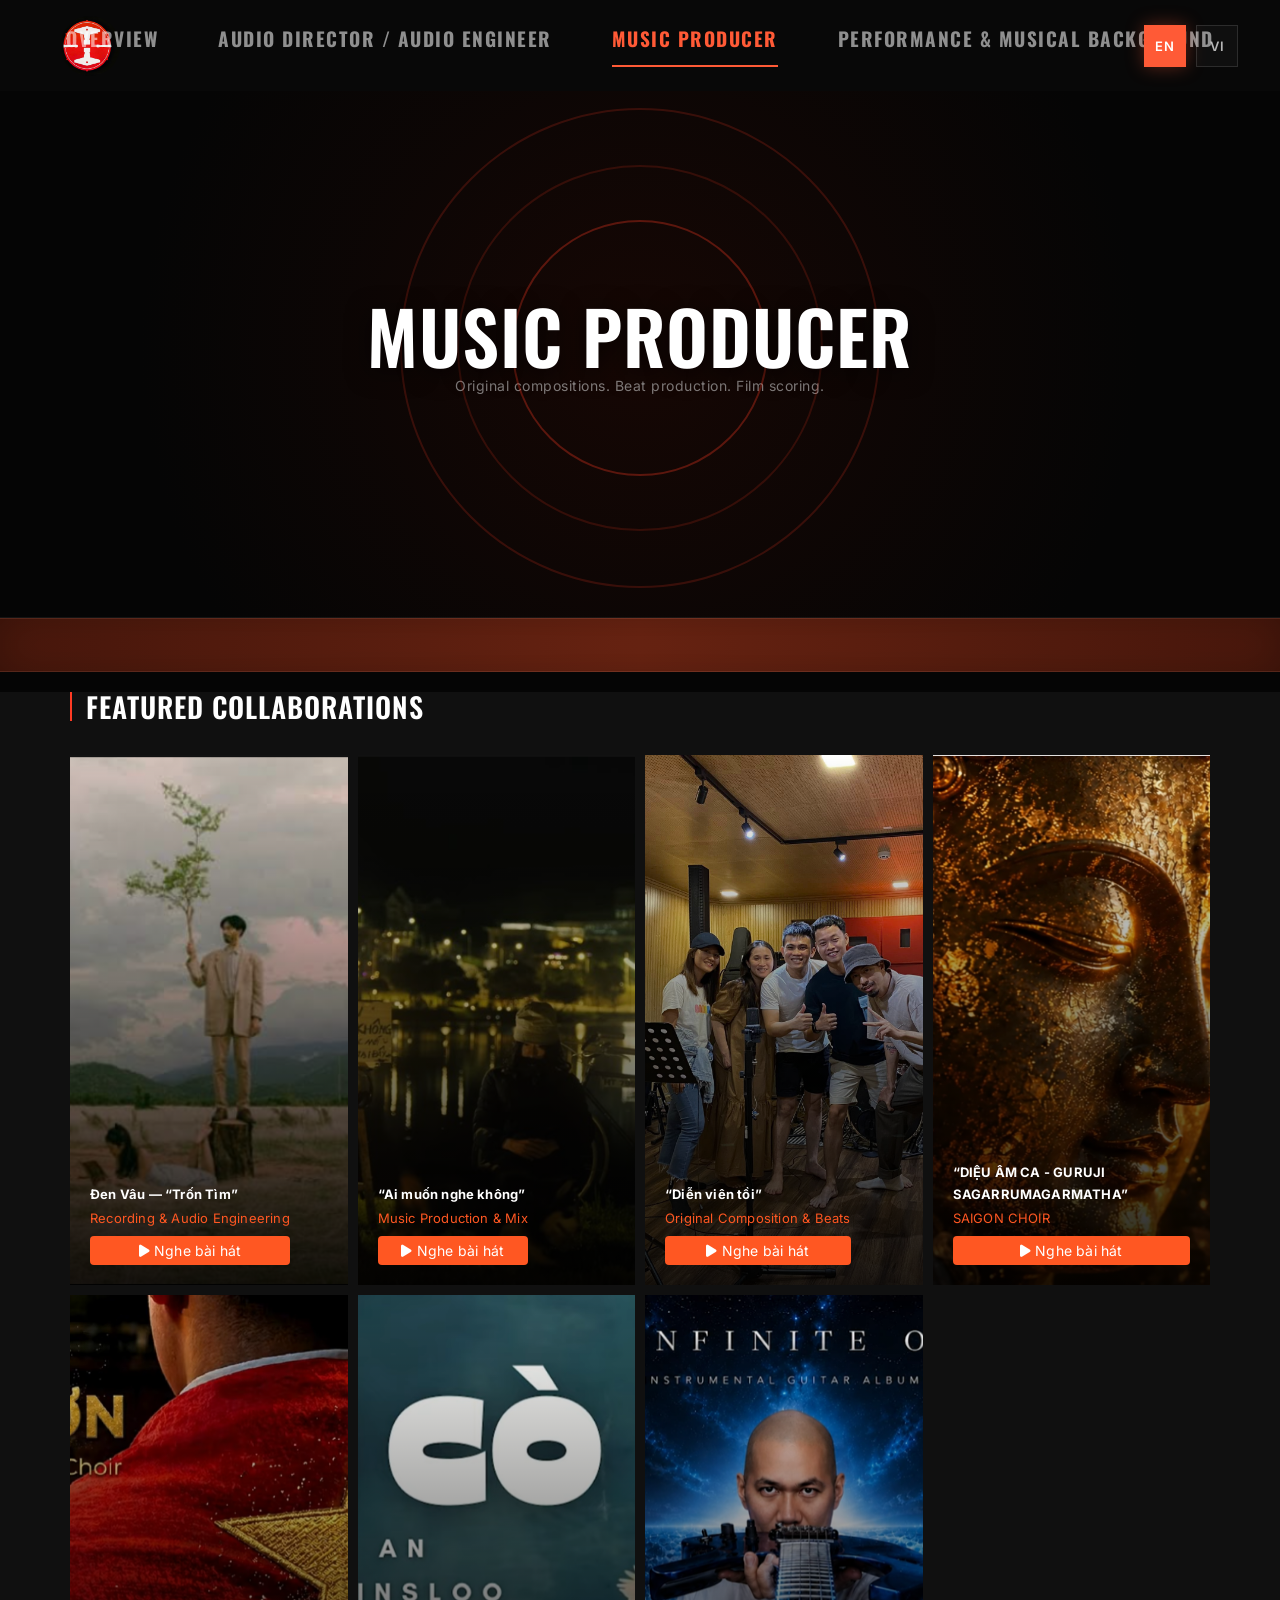
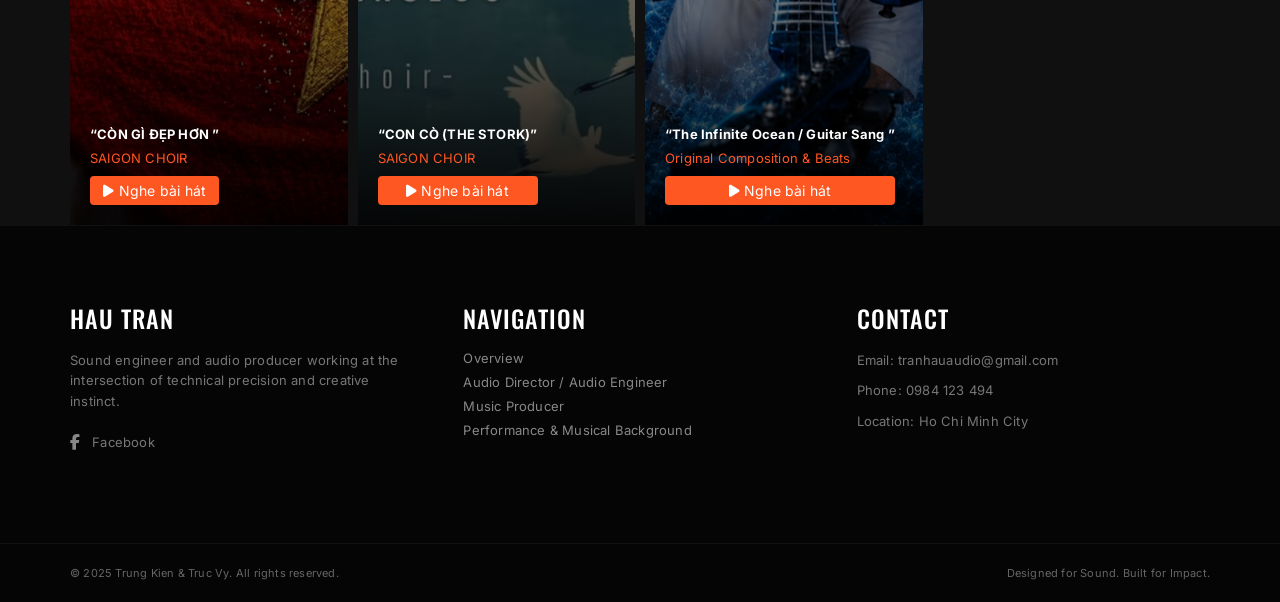
==== commit 66f425ad: "update img in audio-producer.html" ====
--- a/audio-producer.html
+++ b/audio-producer.html
@@ -66,7 +66,7 @@
   <section class="productions">
     <h2 style="margin-top: 20px;">Featured Productions & Audio Samples</h2>
 
-    <div class="production-grid" style="display: grid; grid-template-columns: repeat(auto-fit, minmax(200px, 1fr)); gap: 15px;">
+    <div class="production-grid" style="display: grid; grid-template-columns: repeat(4, minmax(250px, 1fr)); gap: 10px;">
       
       <!-- Sản phẩm 1: Trốn Tìm -->
       <div class="production-item" style="background-image: url('assets/trontim.png'); background-size: cover; background-position: center; position: relative;">
@@ -115,7 +115,7 @@
 
 
       <!-- NGUYỄN HÙNG -->
-      <div class="production-item" style="background-image: url('assets/denvau.jpg'); background-size: cover; background-position: center; position: relative;">
+      <div class="production-item" style="background-image: url('assets/congidep.png'); background-size: cover; background-position: center; position: relative;">
         <div class="production-overlay" style="display: flex; flex-direction: column; justify-content: flex-end; height: 100%; padding: 20px;">
           <p style="margin: 0 0 5px 0; font-weight: bold;">“CÒN GÌ ĐẸP HƠN ”</p>
           <span style="display: block; margin-bottom: 10px; color: #ff5722; font-size: 13px;">SAIGON CHOIR</span>
@@ -126,7 +126,7 @@
       </div>
 
       <!-- LƯU HÀ AN -->
-      <div class="production-item" style="background-image: url('assets/denvau.jpg'); background-size: cover; background-position: center; position: relative;">
+      <div class="production-item" style="background-image: url('assets/conco.png'); background-size: cover; background-position: center; position: relative;">
         <div class="production-overlay" style="display: flex; flex-direction: column; justify-content: flex-end; height: 100%; padding: 20px;">
           <p style="margin: 0 0 5px 0; font-weight: bold;">“CON CÒ (THE STORK)”</p>
           <span style="display: block; margin-bottom: 10px; color: #ff5722; font-size: 13px;">SAIGON CHOIR</span>
@@ -138,7 +138,7 @@
 
 
       <!-- Chanh -->
-      <div class="production-item" style="background-image: url('assets/denvau.jpg'); background-size: cover; background-position: center; position: relative;">
+      <div class="production-item" style="background-image: url('assets/chanh.png'); background-size: cover; background-position: center; position: relative;">
         <div class="production-overlay" style="display: flex; flex-direction: column; justify-content: flex-end; height: 100%; padding: 20px;">
           <p style="margin: 0 0 5px 0; font-weight: bold;">“The Infinite Ocean / Guitar Sang ”</p>
           <span style="display: block; margin-bottom: 10px; color: #ff5722; font-size: 13px;">Original Composition & Beats</span>
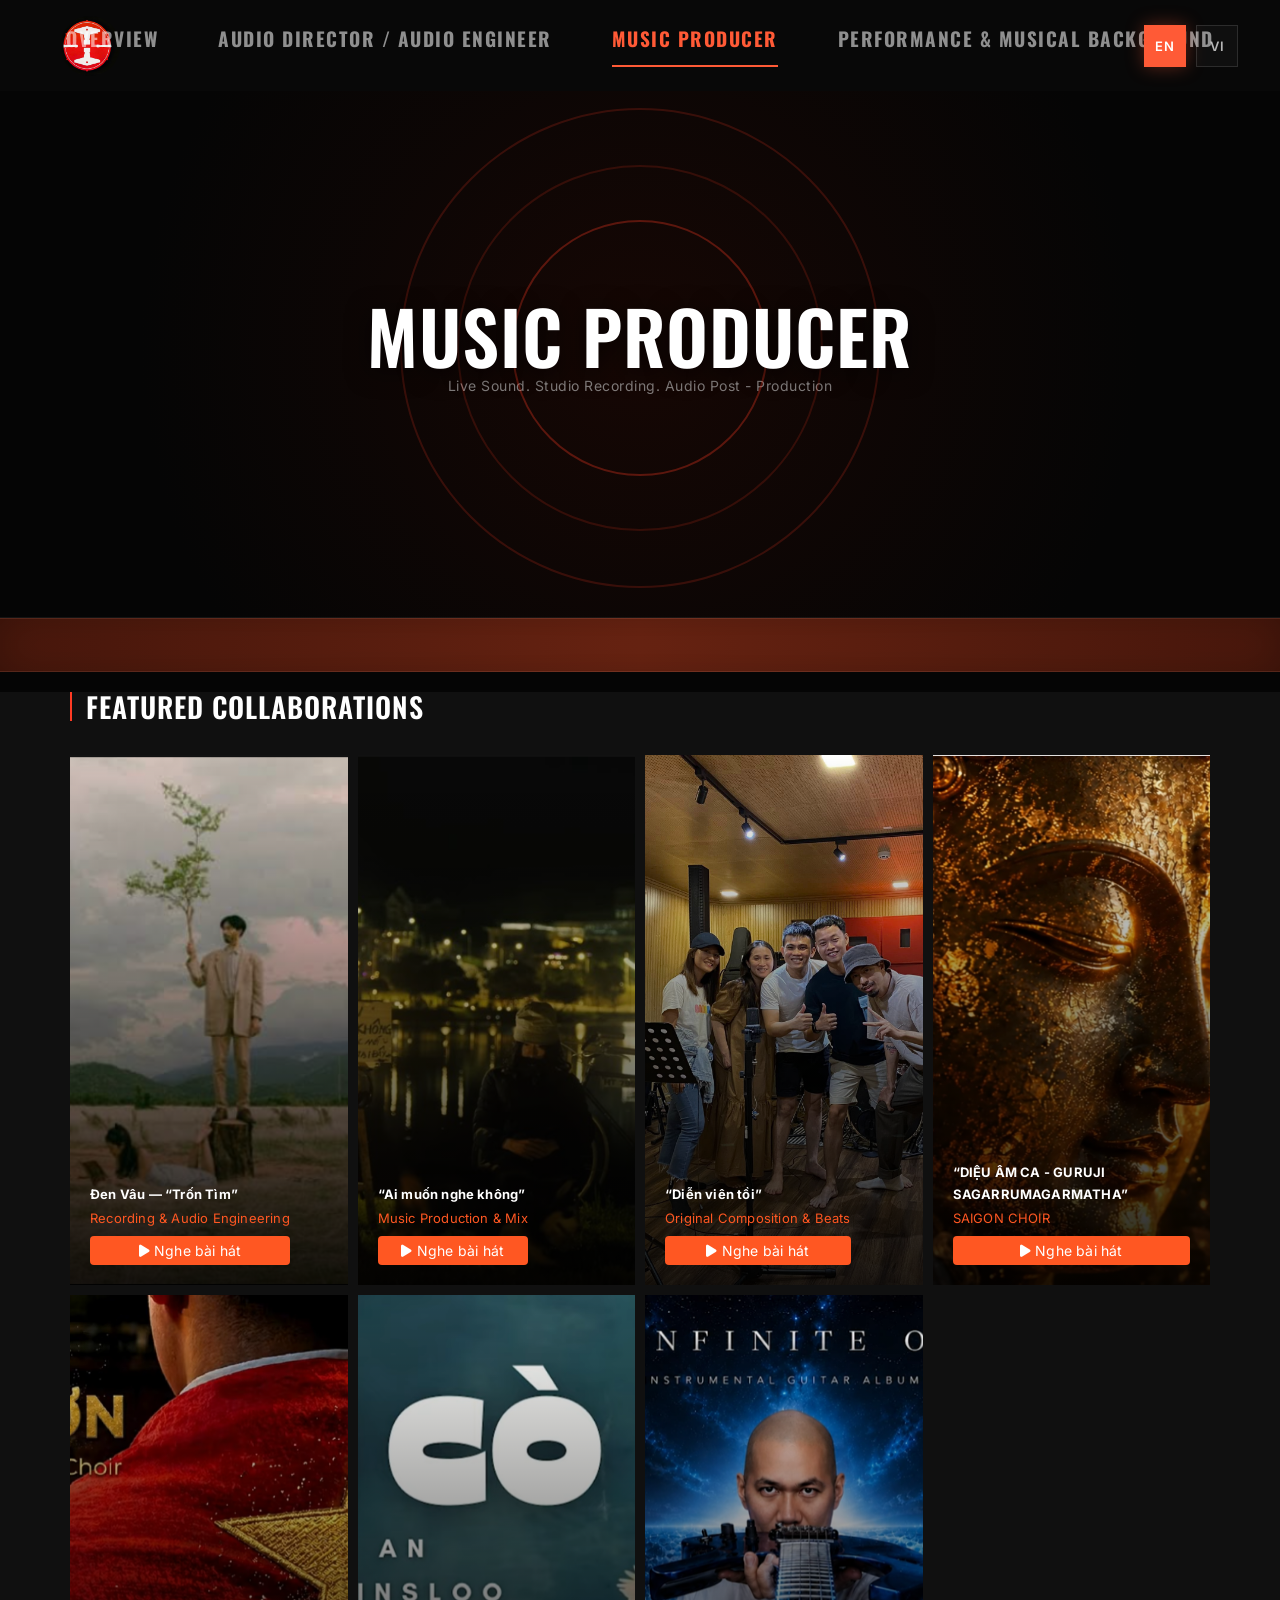
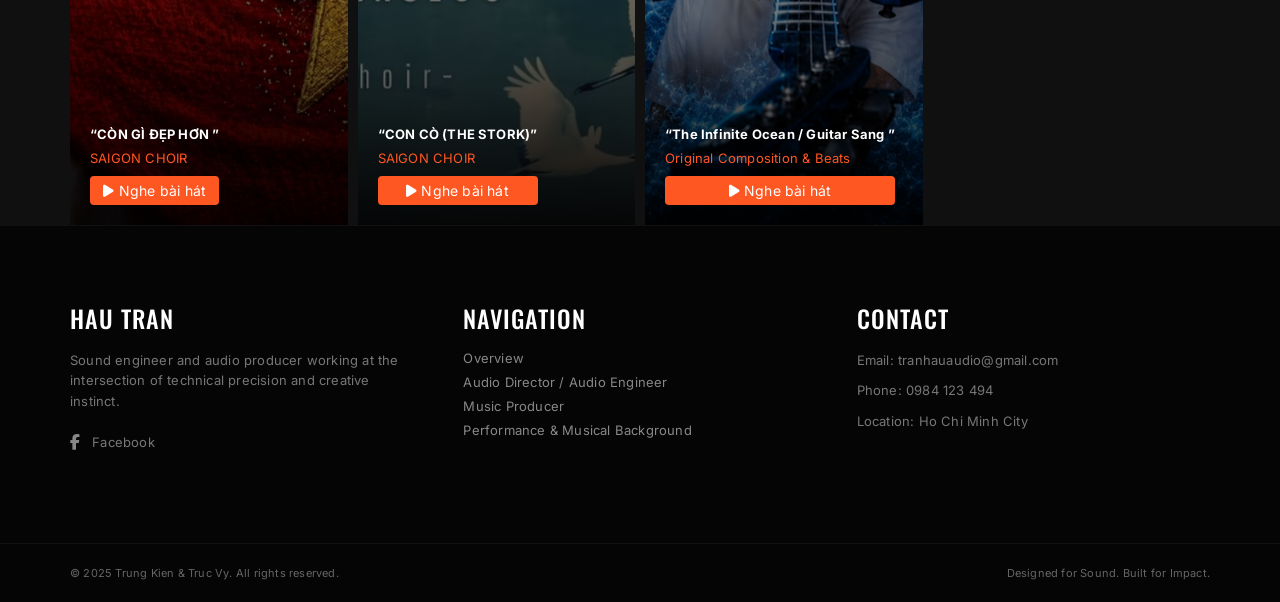
==== commit 4a1401a8: "Update font style" ====
--- a/audio-producer.html
+++ b/audio-producer.html
@@ -43,7 +43,7 @@
       <div class="rings"></div>
       <h1 id="producerTitle">Music Producer</h1>
       <p id="producerDesc">
-        Original compositions. Beat production. Film scoring.
+        Live Sound. Studio Recording. Audio Post - Production.
       </p>
     </section>
 
@@ -62,122 +62,412 @@
       </div>
     </section>
 
-   <!-- FEATURED PRODUCTIONS & TRACK LINKS -->
-  <section class="productions">
-    <h2 style="margin-top: 20px;">Featured Productions & Audio Samples</h2>
-
-    <div class="production-grid" style="display: grid; grid-template-columns: repeat(4, minmax(250px, 1fr)); gap: 10px;">
-      
-      <!-- Sản phẩm 1: Trốn Tìm -->
-      <div class="production-item" style="background-image: url('assets/trontim.png'); background-size: cover; background-position: center; position: relative;">
-        <div class="production-overlay" style="display: flex; flex-direction: column; justify-content: flex-end; height: 100%; padding: 20px;">
-          <p style="margin: 0 0 5px 0; font-weight: bold;">Đen Vâu — “Trốn Tìm”</p>
-          <span style="display: block; margin-bottom: 10px; color: #ff5722; font-size: 13px;">Recording & Audio Engineering</span>
-          <a href="https://youtu.be/Ws-QlpSltr8?list=RDWs-QlpSltr8" target="_blank" class="track-link-btn" style="display: inline-block; padding: 6px 12px; background: #ff5722; color: #fff; text-decoration: none; border-radius: 4px; font-size: 14px; text-align: center;">
-            <i class="fas fa-play"></i> Nghe bài hát
-          </a>
-        </div>
-      </div>
-
-      <!-- Sản phẩm 2: Ai muốn nghe không -->
-      <div class="production-item" style="background-image: url('assets/aimuon.png'); background-size: cover; background-position: center; position: relative;">
-        <div class="production-overlay" style="display: flex; flex-direction: column; justify-content: flex-end; height: 100%; padding: 20px;">
-          <p style="margin: 0 0 5px 0; font-weight: bold;">“Ai muốn nghe không”</p>
-          <span style="display: block; margin-bottom: 10px; color: #ff5722; font-size: 13px;">Music Production & Mix</span>
-          <a href="https://youtu.be/JxBnLmCOEJ8?list=RDJxBnLmCOEJ8" target="_blank" class="track-link-btn" style="display: inline-block; padding: 6px 12px; background: #ff5722; color: #fff; text-decoration: none; border-radius: 4px; font-size: 14px; text-align: center;">
-            <i class="fas fa-play"></i> Nghe bài hát
-          </a>
-        </div>
-      </div>
-
-      <!-- Sản phẩm 3: Diễn viên tồi -->
-      <div class="production-item" style="background-image: url('assets/denvau.jpg'); background-size: cover; background-position: center; position: relative;">
-        <div class="production-overlay" style="display: flex; flex-direction: column; justify-content: flex-end; height: 100%; padding: 20px;">
-          <p style="margin: 0 0 5px 0; font-weight: bold;">“Diễn viên tồi”</p>
-          <span style="display: block; margin-bottom: 10px; color: #ff5722; font-size: 13px;">Original Composition & Beats</span>
-          <a href="https://youtu.be/7ICKkagL3xA?list=RD7ICKkagL3xA" target="_blank" class="track-link-btn" style="display: inline-block; padding: 6px 12px; background: #ff5722; color: #fff; text-decoration: none; border-radius: 4px; font-size: 14px; text-align: center;">
-            <i class="fas fa-play"></i> Nghe bài hát
-          </a>
-        </div>
-      </div>
-
-
-      <!--  TRẦN MẠNH HÙNG -->
-      <div class="production-item" style="background-image: url('assets/manhhung.png'); background-size: cover; background-position: center; position: relative;">
-        <div class="production-overlay" style="display: flex; flex-direction: column; justify-content: flex-end; height: 100%; padding: 20px;">
-          <p style="margin: 0 0 5px 0; font-weight: bold;">“DIỆU ÂM CA - GURUJI SAGARRUMAGARMATHA”</p>
-          <span style="display: block; margin-bottom: 10px; color: #ff5722; font-size: 13px;">SAIGON CHOIR</span>
-          <a href="https://youtu.be/s32nh04WApE?si=7SrNHy-nLhuyb4kG" target="_blank" class="track-link-btn" style="display: inline-block; padding: 6px 12px; background: #ff5722; color: #fff; text-decoration: none; border-radius: 4px; font-size: 14px; text-align: center;">
-            <i class="fas fa-play"></i> Nghe bài hát
-          </a>
-        </div>
-      </div>
-
-
-      <!-- NGUYỄN HÙNG -->
-      <div class="production-item" style="background-image: url('assets/congidep.png'); background-size: cover; background-position: center; position: relative;">
-        <div class="production-overlay" style="display: flex; flex-direction: column; justify-content: flex-end; height: 100%; padding: 20px;">
-          <p style="margin: 0 0 5px 0; font-weight: bold;">“CÒN GÌ ĐẸP HƠN ”</p>
-          <span style="display: block; margin-bottom: 10px; color: #ff5722; font-size: 13px;">SAIGON CHOIR</span>
-          <a href="https://youtu.be/-h_xB2-MgfQ?si=9o2S2pGN0ul-nIvq" target="_blank" class="track-link-btn" style="display: inline-block; padding: 6px 12px; background: #ff5722; color: #fff; text-decoration: none; border-radius: 4px; font-size: 14px; text-align: center;">
-            <i class="fas fa-play"></i> Nghe bài hát
-          </a>
-        </div>
-      </div>
-
-      <!-- LƯU HÀ AN -->
-      <div class="production-item" style="background-image: url('assets/conco.png'); background-size: cover; background-position: center; position: relative;">
-        <div class="production-overlay" style="display: flex; flex-direction: column; justify-content: flex-end; height: 100%; padding: 20px;">
-          <p style="margin: 0 0 5px 0; font-weight: bold;">“CON CÒ (THE STORK)”</p>
-          <span style="display: block; margin-bottom: 10px; color: #ff5722; font-size: 13px;">SAIGON CHOIR</span>
-          <a href="https://youtu.be/Nb3mAwLelWI?si=8QQhP4ryB9OUGlF3" target="_blank" class="track-link-btn" style="display: inline-block; padding: 6px 12px; background: #ff5722; color: #fff; text-decoration: none; border-radius: 4px; font-size: 14px; text-align: center;">
-            <i class="fas fa-play"></i> Nghe bài hát
-          </a>
-        </div>
-      </div>
-
-
-      <!-- Chanh -->
-      <div class="production-item" style="background-image: url('assets/chanh.png'); background-size: cover; background-position: center; position: relative;">
-        <div class="production-overlay" style="display: flex; flex-direction: column; justify-content: flex-end; height: 100%; padding: 20px;">
-          <p style="margin: 0 0 5px 0; font-weight: bold;">“The Infinite Ocean / Guitar Sang ”</p>
-          <span style="display: block; margin-bottom: 10px; color: #ff5722; font-size: 13px;">Original Composition & Beats</span>
-          <a href="https://youtu.be/x6NghAF-kms?si=WP9oEwm8ms20MId8" target="_blank" class="track-link-btn" style="display: inline-block; padding: 6px 12px; background: #ff5722; color: #fff; text-decoration: none; border-radius: 4px; font-size: 14px; text-align: center;">
-            <i class="fas fa-play"></i> Nghe bài hát
-          </a>
-        </div>
-      </div>
-      
-    </div>
-  </section>
+    <!-- FEATURED PRODUCTIONS & TRACK LINKS -->
+    <section class="productions">
+      <h2 style="margin-top: 20px">Featured Productions & Audio Samples</h2>
+
+      <div
+        class="production-grid"
+        style="
+          display: grid;
+          grid-template-columns: repeat(4, minmax(250px, 1fr));
+          gap: 10px;
+        "
+      >
+        <!-- Sản phẩm 1: Trốn Tìm -->
+        <div
+          class="production-item"
+          style="
+            background-image: url(&quot;assets/trontim.png&quot;);
+            background-size: cover;
+            background-position: center;
+            position: relative;
+          "
+        >
+          <div
+            class="production-overlay"
+            style="
+              display: flex;
+              flex-direction: column;
+              justify-content: flex-end;
+              height: 100%;
+              padding: 20px;
+            "
+          >
+            <p style="margin: 0 0 5px 0; font-weight: bold">
+              Đen Vâu — “Trốn Tìm”
+            </p>
+            <span
+              style="
+                display: block;
+                margin-bottom: 10px;
+                color: #ff5722;
+                font-size: 13px;
+              "
+              >Recording & Audio Engineering</span
+            >
+            <a
+              href="https://youtu.be/Ws-QlpSltr8?list=RDWs-QlpSltr8"
+              target="_blank"
+              class="track-link-btn"
+              style="
+                display: inline-block;
+                padding: 6px 12px;
+                background: #ff5722;
+                color: #fff;
+                text-decoration: none;
+                border-radius: 4px;
+                font-size: 14px;
+                text-align: center;
+              "
+            >
+              <i class="fas fa-play"></i> Nghe bài hát
+            </a>
+          </div>
+        </div>
+
+        <!-- Sản phẩm 2: Ai muốn nghe không -->
+        <div
+          class="production-item"
+          style="
+            background-image: url(&quot;assets/aimuon.png&quot;);
+            background-size: cover;
+            background-position: center;
+            position: relative;
+          "
+        >
+          <div
+            class="production-overlay"
+            style="
+              display: flex;
+              flex-direction: column;
+              justify-content: flex-end;
+              height: 100%;
+              padding: 20px;
+            "
+          >
+            <p style="margin: 0 0 5px 0; font-weight: bold">
+              “Ai muốn nghe không”
+            </p>
+            <span
+              style="
+                display: block;
+                margin-bottom: 10px;
+                color: #ff5722;
+                font-size: 13px;
+              "
+              >Music Production & Mix</span
+            >
+            <a
+              href="https://youtu.be/JxBnLmCOEJ8?list=RDJxBnLmCOEJ8"
+              target="_blank"
+              class="track-link-btn"
+              style="
+                display: inline-block;
+                padding: 6px 12px;
+                background: #ff5722;
+                color: #fff;
+                text-decoration: none;
+                border-radius: 4px;
+                font-size: 14px;
+                text-align: center;
+              "
+            >
+              <i class="fas fa-play"></i> Nghe bài hát
+            </a>
+          </div>
+        </div>
+
+        <!-- Sản phẩm 3: Diễn viên tồi -->
+        <div
+          class="production-item"
+          style="
+            background-image: url(&quot;assets/denvau.jpg&quot;);
+            background-size: cover;
+            background-position: center;
+            position: relative;
+          "
+        >
+          <div
+            class="production-overlay"
+            style="
+              display: flex;
+              flex-direction: column;
+              justify-content: flex-end;
+              height: 100%;
+              padding: 20px;
+            "
+          >
+            <p style="margin: 0 0 5px 0; font-weight: bold">“Diễn viên tồi”</p>
+            <span
+              style="
+                display: block;
+                margin-bottom: 10px;
+                color: #ff5722;
+                font-size: 13px;
+              "
+              >Original Composition & Beats</span
+            >
+            <a
+              href="https://youtu.be/7ICKkagL3xA?list=RD7ICKkagL3xA"
+              target="_blank"
+              class="track-link-btn"
+              style="
+                display: inline-block;
+                padding: 6px 12px;
+                background: #ff5722;
+                color: #fff;
+                text-decoration: none;
+                border-radius: 4px;
+                font-size: 14px;
+                text-align: center;
+              "
+            >
+              <i class="fas fa-play"></i> Nghe bài hát
+            </a>
+          </div>
+        </div>
+
+        <!--  TRẦN MẠNH HÙNG -->
+        <div
+          class="production-item"
+          style="
+            background-image: url(&quot;assets/manhhung.png&quot;);
+            background-size: cover;
+            background-position: center;
+            position: relative;
+          "
+        >
+          <div
+            class="production-overlay"
+            style="
+              display: flex;
+              flex-direction: column;
+              justify-content: flex-end;
+              height: 100%;
+              padding: 20px;
+            "
+          >
+            <p style="margin: 0 0 5px 0; font-weight: bold">
+              “DIỆU ÂM CA - GURUJI SAGARRUMAGARMATHA”
+            </p>
+            <span
+              style="
+                display: block;
+                margin-bottom: 10px;
+                color: #ff5722;
+                font-size: 13px;
+              "
+              >SAIGON CHOIR</span
+            >
+            <a
+              href="https://youtu.be/s32nh04WApE?si=7SrNHy-nLhuyb4kG"
+              target="_blank"
+              class="track-link-btn"
+              style="
+                display: inline-block;
+                padding: 6px 12px;
+                background: #ff5722;
+                color: #fff;
+                text-decoration: none;
+                border-radius: 4px;
+                font-size: 14px;
+                text-align: center;
+              "
+            >
+              <i class="fas fa-play"></i> Nghe bài hát
+            </a>
+          </div>
+        </div>
+
+        <!-- NGUYỄN HÙNG -->
+        <div
+          class="production-item"
+          style="
+            background-image: url(&quot;assets/congidep.png&quot;);
+            background-size: cover;
+            background-position: center;
+            position: relative;
+          "
+        >
+          <div
+            class="production-overlay"
+            style="
+              display: flex;
+              flex-direction: column;
+              justify-content: flex-end;
+              height: 100%;
+              padding: 20px;
+            "
+          >
+            <p style="margin: 0 0 5px 0; font-weight: bold">
+              “CÒN GÌ ĐẸP HƠN ”
+            </p>
+            <span
+              style="
+                display: block;
+                margin-bottom: 10px;
+                color: #ff5722;
+                font-size: 13px;
+              "
+              >SAIGON CHOIR</span
+            >
+            <a
+              href="https://youtu.be/-h_xB2-MgfQ?si=9o2S2pGN0ul-nIvq"
+              target="_blank"
+              class="track-link-btn"
+              style="
+                display: inline-block;
+                padding: 6px 12px;
+                background: #ff5722;
+                color: #fff;
+                text-decoration: none;
+                border-radius: 4px;
+                font-size: 14px;
+                text-align: center;
+              "
+            >
+              <i class="fas fa-play"></i> Nghe bài hát
+            </a>
+          </div>
+        </div>
+
+        <!-- LƯU HÀ AN -->
+        <div
+          class="production-item"
+          style="
+            background-image: url(&quot;assets/conco.png&quot;);
+            background-size: cover;
+            background-position: center;
+            position: relative;
+          "
+        >
+          <div
+            class="production-overlay"
+            style="
+              display: flex;
+              flex-direction: column;
+              justify-content: flex-end;
+              height: 100%;
+              padding: 20px;
+            "
+          >
+            <p style="margin: 0 0 5px 0; font-weight: bold">
+              “CON CÒ (THE STORK)”
+            </p>
+            <span
+              style="
+                display: block;
+                margin-bottom: 10px;
+                color: #ff5722;
+                font-size: 13px;
+              "
+              >SAIGON CHOIR</span
+            >
+            <a
+              href="https://youtu.be/Nb3mAwLelWI?si=8QQhP4ryB9OUGlF3"
+              target="_blank"
+              class="track-link-btn"
+              style="
+                display: inline-block;
+                padding: 6px 12px;
+                background: #ff5722;
+                color: #fff;
+                text-decoration: none;
+                border-radius: 4px;
+                font-size: 14px;
+                text-align: center;
+              "
+            >
+              <i class="fas fa-play"></i> Nghe bài hát
+            </a>
+          </div>
+        </div>
+
+        <!-- Chanh -->
+        <div
+          class="production-item"
+          style="
+            background-image: url(&quot;assets/chanh.png&quot;);
+            background-size: cover;
+            background-position: center;
+            position: relative;
+          "
+        >
+          <div
+            class="production-overlay"
+            style="
+              display: flex;
+              flex-direction: column;
+              justify-content: flex-end;
+              height: 100%;
+              padding: 20px;
+            "
+          >
+            <p style="margin: 0 0 5px 0; font-weight: bold">
+              “The Infinite Ocean / Guitar Sang ”
+            </p>
+            <span
+              style="
+                display: block;
+                margin-bottom: 10px;
+                color: #ff5722;
+                font-size: 13px;
+              "
+              >Original Composition & Beats</span
+            >
+            <a
+              href="https://youtu.be/x6NghAF-kms?si=WP9oEwm8ms20MId8"
+              target="_blank"
+              class="track-link-btn"
+              style="
+                display: inline-block;
+                padding: 6px 12px;
+                background: #ff5722;
+                color: #fff;
+                text-decoration: none;
+                border-radius: 4px;
+                font-size: 14px;
+                text-align: center;
+              "
+            >
+              <i class="fas fa-play"></i> Nghe bài hát
+            </a>
+          </div>
+        </div>
+      </div>
+    </section>
 
     <footer class="footer">
       <div class="footer-col">
-        <h3>Hau Tran</h3>
-        <p>
+        <h3 id="footerTitle">Hau Tran</h3>
+        <p id="footerDesc">
           Sound engineer and audio producer working at the intersection of
           technical precision and creative instinct.
         </p>
         <div class="social">
-           <a href="https://www.facebook.com/tran.haudrum/"><i class="fab fa-facebook-f"></i></a> <p>Facebook</p>
+          <a href="https://www.facebook.com/tran.haudrum/"
+            ><i class="fab fa-facebook-f"></i
+          ></a>
+          <p>Facebook</p>
         </div>
       </div>
 
       <div class="footer-col">
-        <h4>Navigation</h4>
-        <a href="index.html">Overview</a>
-        <a href="sound-engineer.html">Audio Director / Audio Engineer</a>
-        <a href="audio-producer.html">Music Producer</a>
-        <a href="performance.html">Performance & Musical Background</a>
-      </div>
-
-      
+        <h4 id="footerNavTitle">Navigation</h4>
+        <a href="index.html" id="footerNavOverview">Overview</a>
+        <a href="sound-engineer.html" id="footerNavSound"
+          >Audio Director / Audio Engineer</a
+        >
+        <a href="audio-producer.html" id="footerNavProducer">Music Producer</a>
+        <a href="performance.html" id="footerNavPerformance">Performance</a>
+      </div>
 
       <div class="footer-col">
-        <h4>Contact</h4>
+        <h4 id="footerContactTitle">Contact</h4>
         <p>Email: tranhauaudio@gmail.com</p>
         <p>Phone: 0984 123 494</p>
-        <p>Location: Ho Chi Minh City</p>
+        <p id="footerLocation">Location: Ho Chi Minh City</p>
       </div>
     </footer>
 
--- a/style.css
+++ b/style.css
@@ -406,7 +406,7 @@
 .choose {
   
   display: grid;
-  grid-template-columns: repeat(2, 1fr);
+  grid-template-columns: repeat(3, 1fr);
   min-height: 240px;
   background: #111;
 }
@@ -2008,3 +2008,141 @@
   box-shadow: 0 0 18px rgba(255,90,54,.35);
 }
 
+/* Thiết lập chung cho phần section */
+.perf-section {
+  font-family: 'Inter', system-ui, -apple-system, sans-serif;
+}
+
+/* Tiêu đề section có đường line cam điểm nhấn giống mẫu */
+.perf-section h2 {
+  font-size: 42px;
+  font-weight: 800;
+
+  color: #ffffff;
+  margin-bottom: 24px;
+  border-left: 4px solid #ff5500;
+  padding-left: 12px;
+  text-transform: uppercase;
+}
+
+/* --- GAME SHOW CARDS GRID --- */
+.perf-grid {
+  display: grid;
+  grid-template-columns: repeat(auto-fill, minmax(300px, 1fr));
+  gap: 16px;
+}
+
+.perf-card {
+  
+  background: #181818;
+  border: 1px solid #2a2a2a;
+  border-radius: 8px;
+  padding: 16px;
+  display: flex;
+  flex-direction: column;
+  justify-content: space-between;
+  min-height: 110px;
+  position: relative;
+  transition: all 0.25s ease;
+}
+
+/* Hiệu ứng hover chuyên nghiệp: sáng viền và nhấc nhẹ card lên */
+.perf-card:hover {
+  border-color: #ff5500;
+  transform: translateY(-3px);
+  background: #1e1e1e;
+  box-shadow: 0 8px 20px rgba(255, 85, 0, 0.12);
+}
+
+.perf-main-info h3 {
+  font-size: 14px;
+  font-weight: 700;
+  color: #ffffff;
+  margin: 0 0 8px 0;
+  line-height: 1.4;
+  letter-spacing: 0.3px;
+}
+
+.perf-main-info p {
+  font-size: 12px;
+  color: #888888;
+  margin: 0;
+  font-weight: 500;
+}
+
+/* Huy hiệu nhà đài góc phải */
+.badge-channel {
+  position: absolute;
+  top: 14px;
+  right: 14px;
+  font-size: 10px;
+  font-weight: 700;
+  color: #ff5500;
+  background: rgba(255, 85, 0, 0.1);
+  padding: 2px 6px;
+  border-radius: 4px;
+  border: 1px solid rgba(255, 85, 0, 0.2);
+}
+
+
+/* --- LIVE SHOWS TABLE DARK --- */
+.perf-table-dark {
+  background: #181818;
+  border: 1px solid #2a2a2a;
+  border-radius: 8px;
+  overflow: hidden;
+}
+
+.perf-row-dark {
+  display: flex;
+  justify-content: space-between;
+  align-items: center;
+  padding: 16px 20px;
+  border-bottom: 1px solid #222222;
+  transition: background 0.2s ease;
+}
+
+.perf-row-dark:last-child {
+  border-bottom: none;
+}
+
+.perf-row-dark:hover {
+  background: #202020;
+}
+
+.event-title {
+  font-size: 14px;
+  font-weight: 600;
+  color: #e0e0e0;
+}
+
+/* Làm mờ màu vai trò để tôn tên sự kiện lên */
+.role-sub {
+  font-size: 13px;
+  font-weight: 400;
+  color: #777777;
+  margin-left: 4px;
+}
+
+.event-year-dark {
+  font-size: 14px;
+  font-weight: 700;
+  color: #ff5500; /* Màu cam chủ đạo cho năm */
+  letter-spacing: 0.5px;
+}
+
+/* Responsive tối ưu cho thiết bị di động */
+@media (max-width: 768px) {
+  .perf-grid {
+    grid-template-columns: 1fr;
+  }
+  .perf-row-dark {
+    flex-direction: column;
+    align-items: flex-start;
+    gap: 6px;
+  }
+  .event-year-dark {
+    align-self: flex-end;
+  }
+}
+
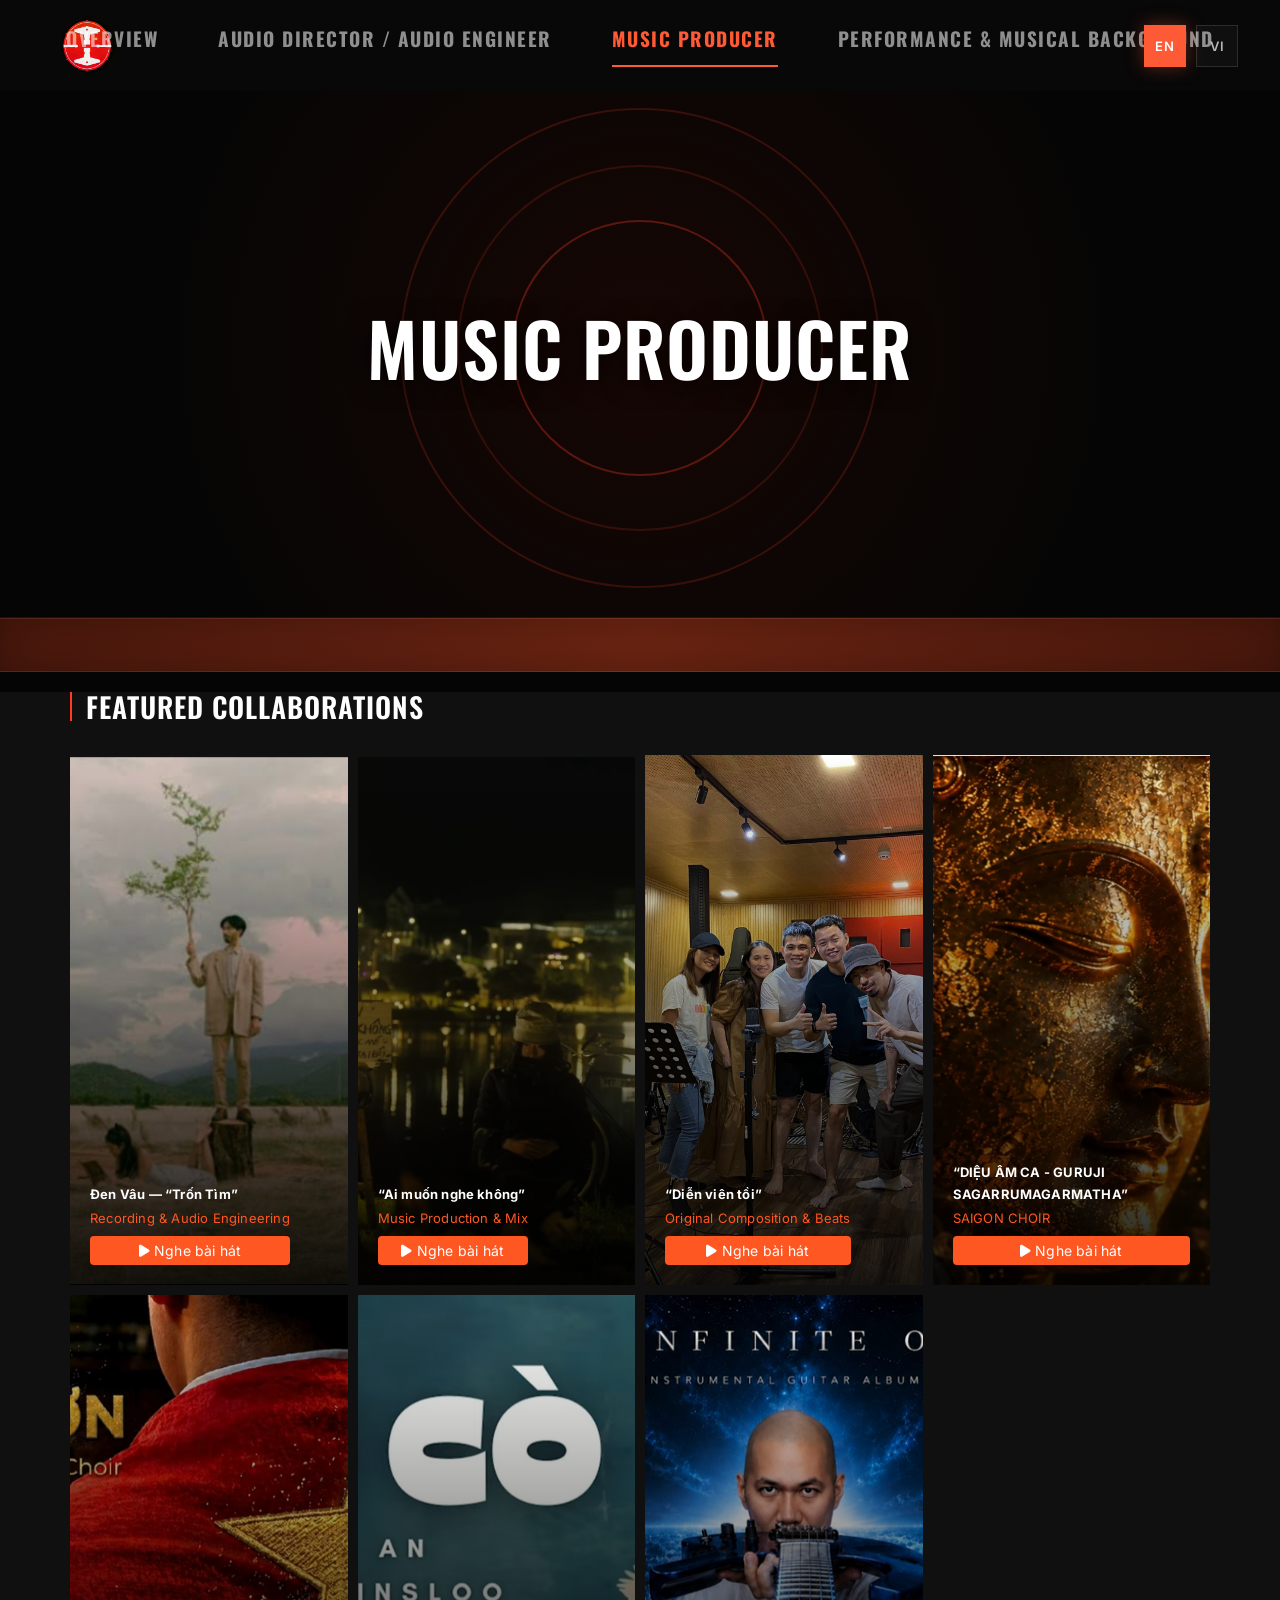
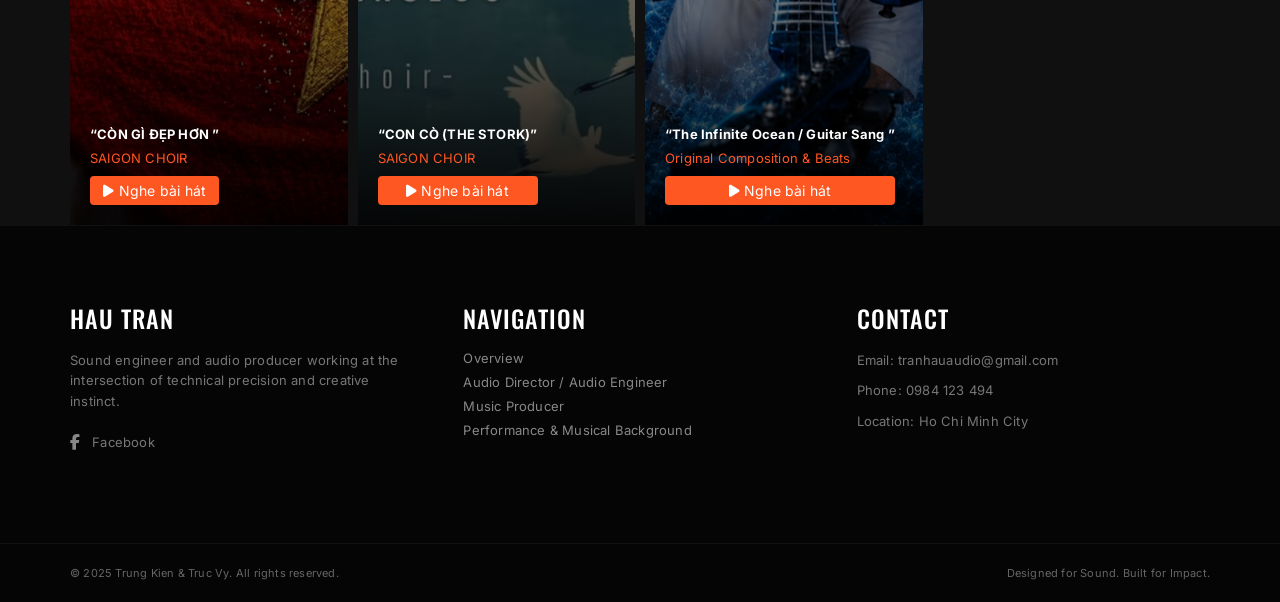
==== commit a3b3e351: "Delete <p> in line 45" ====
--- a/audio-producer.html
+++ b/audio-producer.html
@@ -42,9 +42,6 @@
     <section class="producer-hero">
       <div class="rings"></div>
       <h1 id="producerTitle">Music Producer</h1>
-      <p id="producerDesc">
-        Live Sound. Studio Recording. Audio Post - Production.
-      </p>
     </section>
 
     <section class="genre-row">
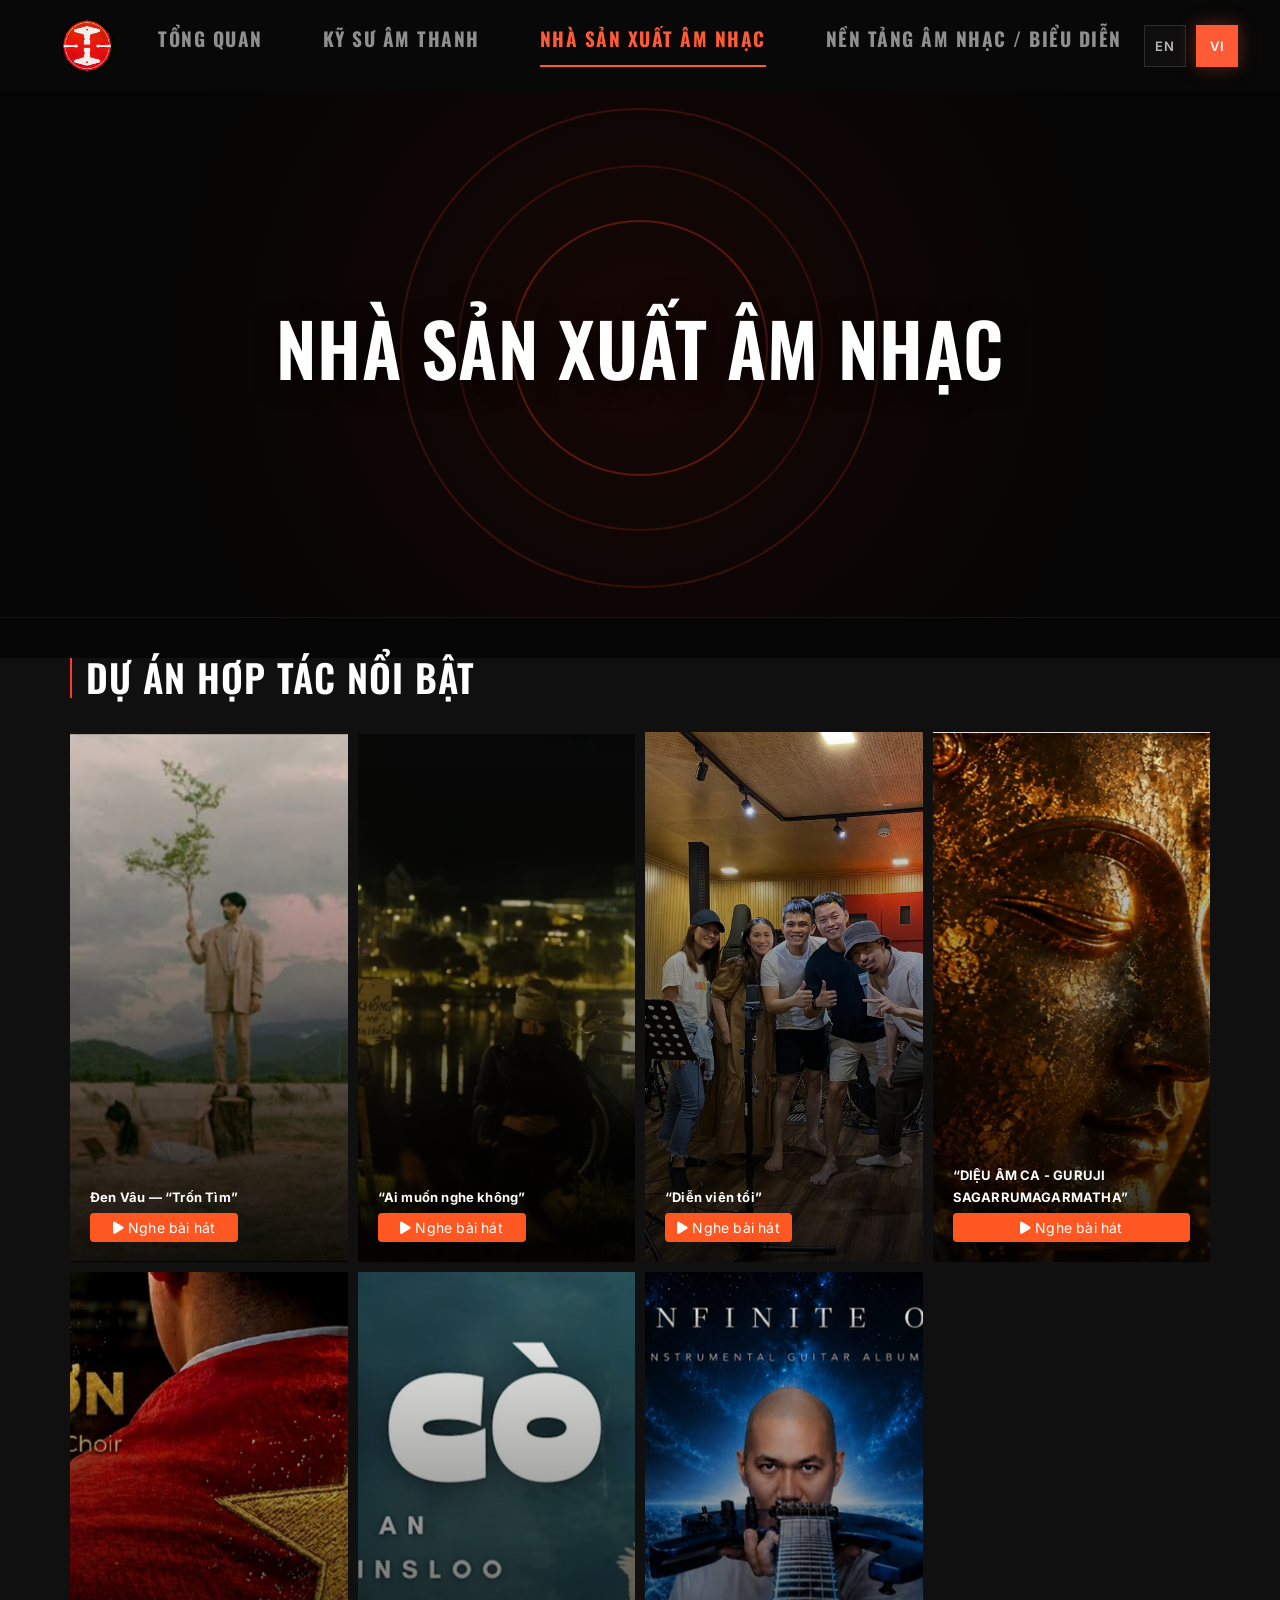
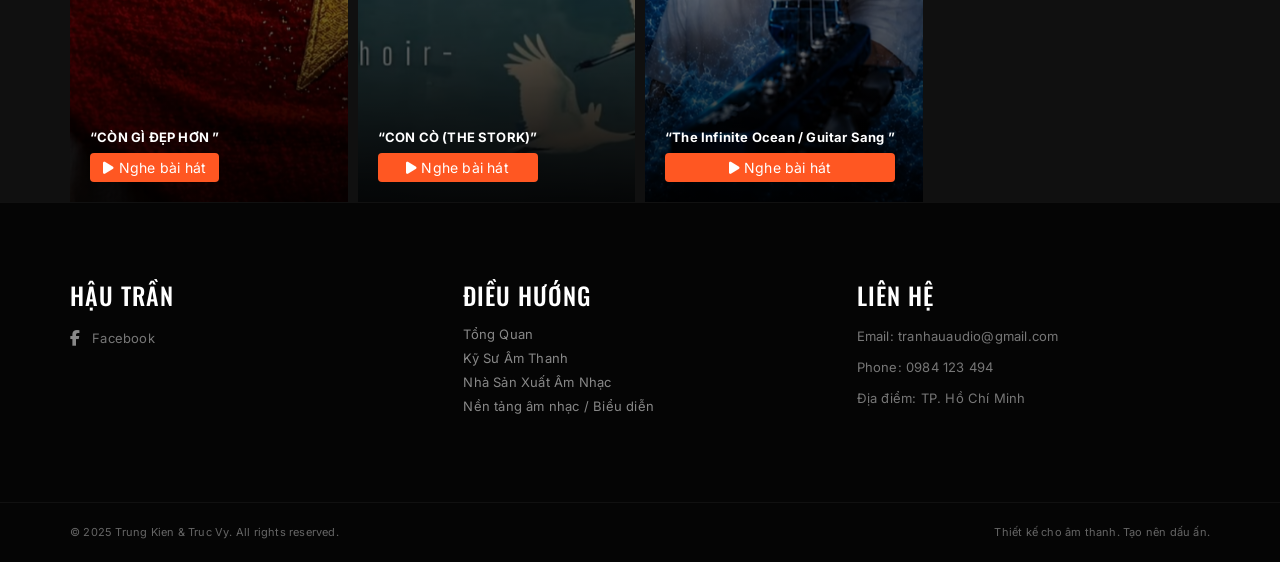
==== commit 1d8a76ec: "Update 2 folder image" ====
--- a/audio-producer.html
+++ b/audio-producer.html
@@ -44,24 +44,11 @@
       <h1 id="producerTitle">Music Producer</h1>
     </section>
 
-    <section class="genre-row">
-      <div class="genre-track">
-        <span>Cinematic</span>
-        <span>Pop</span>
-        <span>R&B</span>
-        <span>Ambient</span>
-        <span>Hip-Hop</span>
-        <span>Electronic</span>
-        <span>Acoustic</span>
-        <span>Jazz</span>
-        <span>Neo-Soul</span>
-        <span>Indie</span>
-      </div>
-    </section>
+   
 
     <!-- FEATURED PRODUCTIONS & TRACK LINKS -->
     <section class="productions">
-      <h2 style="margin-top: 20px">Featured Productions & Audio Samples</h2>
+      <h2 style="margin-top: 40px; font-size: 38px">Featured Productions & Audio Samples</h2>
 
       <div
         class="production-grid"
@@ -94,15 +81,7 @@
             <p style="margin: 0 0 5px 0; font-weight: bold">
               Đen Vâu — “Trốn Tìm”
             </p>
-            <span
-              style="
-                display: block;
-                margin-bottom: 10px;
-                color: #ff5722;
-                font-size: 13px;
-              "
-              >Recording & Audio Engineering</span
-            >
+            
             <a
               href="https://youtu.be/Ws-QlpSltr8?list=RDWs-QlpSltr8"
               target="_blank"
@@ -146,15 +125,7 @@
             <p style="margin: 0 0 5px 0; font-weight: bold">
               “Ai muốn nghe không”
             </p>
-            <span
-              style="
-                display: block;
-                margin-bottom: 10px;
-                color: #ff5722;
-                font-size: 13px;
-              "
-              >Music Production & Mix</span
-            >
+           
             <a
               href="https://youtu.be/JxBnLmCOEJ8?list=RDJxBnLmCOEJ8"
               target="_blank"
@@ -196,15 +167,7 @@
             "
           >
             <p style="margin: 0 0 5px 0; font-weight: bold">“Diễn viên tồi”</p>
-            <span
-              style="
-                display: block;
-                margin-bottom: 10px;
-                color: #ff5722;
-                font-size: 13px;
-              "
-              >Original Composition & Beats</span
-            >
+           
             <a
               href="https://youtu.be/7ICKkagL3xA?list=RD7ICKkagL3xA"
               target="_blank"
@@ -248,15 +211,7 @@
             <p style="margin: 0 0 5px 0; font-weight: bold">
               “DIỆU ÂM CA - GURUJI SAGARRUMAGARMATHA”
             </p>
-            <span
-              style="
-                display: block;
-                margin-bottom: 10px;
-                color: #ff5722;
-                font-size: 13px;
-              "
-              >SAIGON CHOIR</span
-            >
+           
             <a
               href="https://youtu.be/s32nh04WApE?si=7SrNHy-nLhuyb4kG"
               target="_blank"
@@ -300,15 +255,7 @@
             <p style="margin: 0 0 5px 0; font-weight: bold">
               “CÒN GÌ ĐẸP HƠN ”
             </p>
-            <span
-              style="
-                display: block;
-                margin-bottom: 10px;
-                color: #ff5722;
-                font-size: 13px;
-              "
-              >SAIGON CHOIR</span
-            >
+           
             <a
               href="https://youtu.be/-h_xB2-MgfQ?si=9o2S2pGN0ul-nIvq"
               target="_blank"
@@ -352,15 +299,7 @@
             <p style="margin: 0 0 5px 0; font-weight: bold">
               “CON CÒ (THE STORK)”
             </p>
-            <span
-              style="
-                display: block;
-                margin-bottom: 10px;
-                color: #ff5722;
-                font-size: 13px;
-              "
-              >SAIGON CHOIR</span
-            >
+            
             <a
               href="https://youtu.be/Nb3mAwLelWI?si=8QQhP4ryB9OUGlF3"
               target="_blank"
@@ -404,15 +343,7 @@
             <p style="margin: 0 0 5px 0; font-weight: bold">
               “The Infinite Ocean / Guitar Sang ”
             </p>
-            <span
-              style="
-                display: block;
-                margin-bottom: 10px;
-                color: #ff5722;
-                font-size: 13px;
-              "
-              >Original Composition & Beats</span
-            >
+           
             <a
               href="https://youtu.be/x6NghAF-kms?si=WP9oEwm8ms20MId8"
               target="_blank"
@@ -438,10 +369,7 @@
     <footer class="footer">
       <div class="footer-col">
         <h3 id="footerTitle">Hau Tran</h3>
-        <p id="footerDesc">
-          Sound engineer and audio producer working at the intersection of
-          technical precision and creative instinct.
-        </p>
+       
         <div class="social">
           <a href="https://www.facebook.com/tran.haudrum/"
             ><i class="fab fa-facebook-f"></i
--- a/style.css
+++ b/style.css
@@ -425,10 +425,11 @@
   transform: translateY(-4px);
 }
 
-.icon {
-  font-size: 34px;
-  margin-bottom: 18px;
-}
+.choose-card .icon {
+        font-size: 30px;
+        color: #888;
+        margin-bottom: 8px;
+      }
 
 .choose-card h2{
 
@@ -2146,3 +2147,53 @@
   }
 }
 
+/* --- About Intro Section Styling --- */
+.about-intro {
+  max-width: 900px;
+  margin: 40px auto;
+  padding: 0 20px;
+  text-align: center;
+  color: #fff; /* Điều chỉnh màu chữ tùy theo nền website của bạn */
+}
+
+.about-container h2 {
+  font-size: 2.8rem;
+  letter-spacing: 2px;
+  margin-bottom: 20px;
+  text-transform: uppercase;
+  font-weight: 700;
+}
+
+.philosophy-quote {
+  font-size: 1.7rem;
+  font-style: italic;
+  font-weight: 500;
+  color: #e2c18f; /* Màu điểm nhấn (ví dụ: vàng ánh kim / đồng), có thể thay đổi cho khớp theme */
+  margin-bottom: 25px;
+  line-height: 1.5;
+  padding: 0 15px;
+}
+
+.about-desc {
+  font-size: 0.75rem;
+  line-height: 1.8;
+  color: #ccc; /* Màu chữ mô tả nhạt hơn một chút */
+  text-align: justify; /* Hoặc để 'center' tùy thuộc vào gu bố cục của trang */
+  max-width: 800px;
+  margin: 0 auto;
+}
+
+/* Responsive cho thiết bị di động */
+@media (max-width: 768px) {
+  .about-container h2 {
+    font-size: 2rem;
+  }
+  .philosophy-quote {
+    font-size: 1.2rem;
+  }
+  .about-desc {
+    font-size: 1rem;
+    text-align: left; /* Trên mobile căn trái dễ đọc hơn */
+  }
+}
+
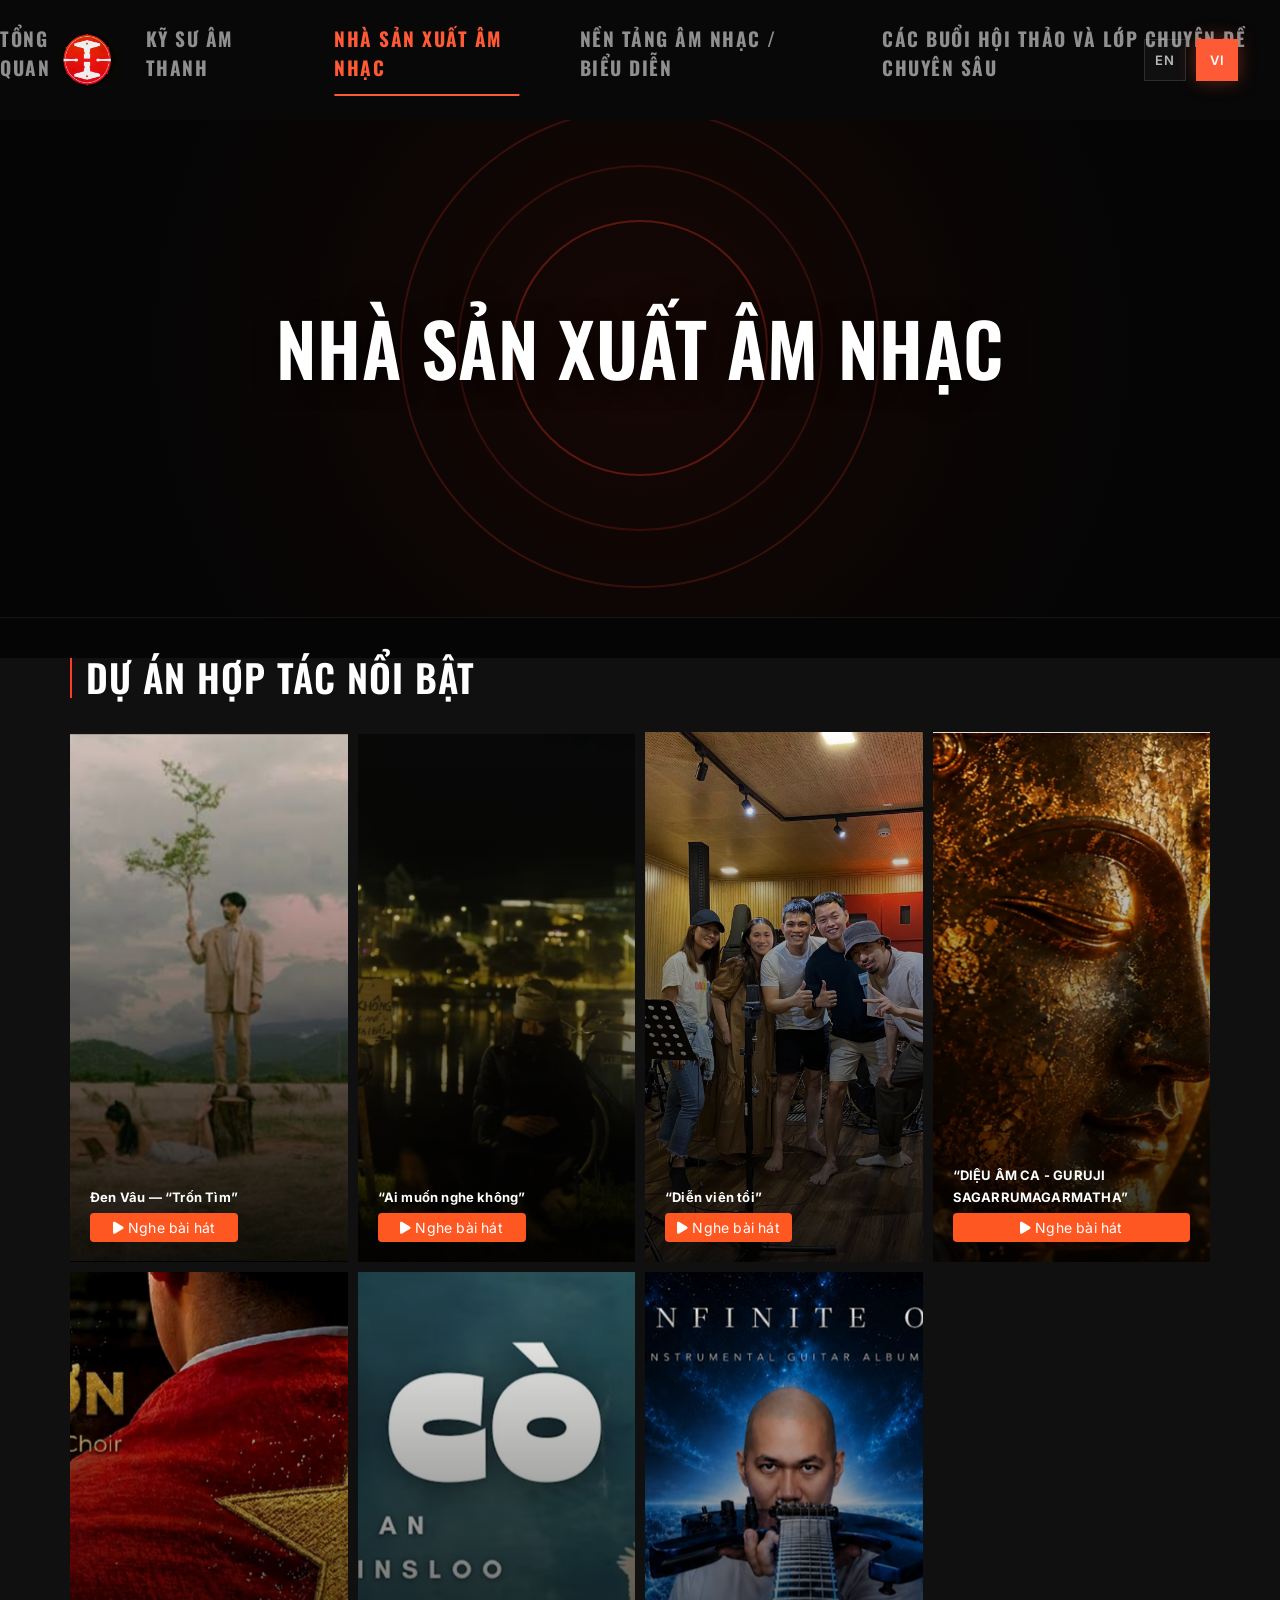
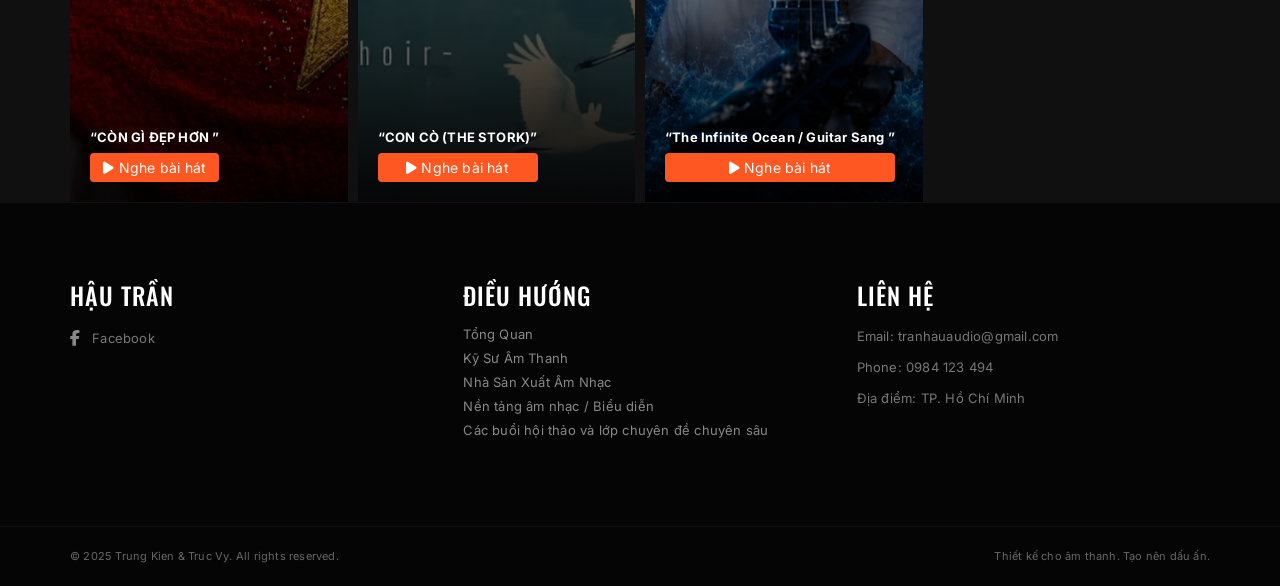
==== commit bd750ad5: "Create new workshop page" ====
--- a/audio-producer.html
+++ b/audio-producer.html
@@ -32,6 +32,9 @@
           >Music Producer</a
         >
         <a href="performance.html" id="navPerf">Performance</a>
+        <a href="workshops.html" id="navWorkshop">
+          Workshops & Masterclasses
+        </a>
       </nav>
       <div class="lang-switch">
         <button onclick="setLanguage('en')">EN</button>
@@ -386,6 +389,7 @@
         >
         <a href="audio-producer.html" id="footerNavProducer">Music Producer</a>
         <a href="performance.html" id="footerNavPerformance">Performance</a>
+        <a href="workshops.html" id="footerNavWorkshop">Workshops & Masterclasses</a>
       </div>
 
       <div class="footer-col">
--- a/style.css
+++ b/style.css
@@ -1,9 +1,8 @@
-@import url('https://fonts.googleapis.com/css2?family=Oswald:wght@400;500;600;700&family=Inter:wght@300;400;500;600;700&display=swap');
-@import url('https://fonts.googleapis.com/css2?family=Oswald:wght@400;500;600&family=Be+Vietnam+Pro:wght@400;500;600;700;800&display=swap');
-:root{
-
-  --title-font: 'Oswald', sans-serif;
-  --body-font: 'Inter', sans-serif;
+@import url("https://fonts.googleapis.com/css2?family=Oswald:wght@400;500;600;700&family=Inter:wght@300;400;500;600;700&display=swap");
+@import url("https://fonts.googleapis.com/css2?family=Oswald:wght@400;500;600&family=Be+Vietnam+Pro:wght@400;500;600;700;800&display=swap");
+:root {
+  --title-font: "Oswald", sans-serif;
+  --body-font: "Inter", sans-serif;
 
   --main-color: #ff5a36;
 
@@ -18,12 +17,12 @@
   box-sizing: border-box;
 }
 
-body{
+body {
   font-family: var(--body-font);
   background: var(--bg-dark);
   color: var(--text-color);
-  letter-spacing: .2px;
-    overflow-x: hidden;
+  letter-spacing: 0.2px;
+  overflow-x: hidden;
 }
 
 .header nav a {
@@ -32,8 +31,11 @@
 }
 /* GLOBAL TYPOGRAPHY */
 
-h1,h2,h3,h4,h5{
-
+h1,
+h2,
+h3,
+h4,
+h5 {
   font-family: var(--title-font);
 
   font-weight: 600;
@@ -51,17 +53,15 @@
 a,
 button,
 input,
-textarea{
-
+textarea {
   font-family: var(--body-font);
 }
 
-p{
+p {
   line-height: 1.7;
 }
 
-#soundTitle{
-
+#soundTitle {
   font-size: 73px;
   position: relative;
 
@@ -69,12 +69,10 @@
 
   color: #fff;
 
-  text-shadow:
-    0 4px 24px rgba(0,0,0,.7);
-}
-
-#producerTitle{
-
+  text-shadow: 0 4px 24px rgba(0, 0, 0, 0.7);
+}
+
+#producerTitle {
   font-size: 73px;
   position: relative;
 
@@ -82,64 +80,62 @@
 
   color: #fff;
 
-  text-shadow:
-    0 4px 24px rgba(0,0,0,.7);
-}
-
-nav a{
+  text-shadow: 0 4px 24px rgba(0, 0, 0, 0.7);
+}
+
+nav a {
   font-family: var(--body-font);
   font-size: 15px;
   font-weight: 600;
-  letter-spacing: .5px;
+  letter-spacing: 0.5px;
 }
 
 .what-card h3,
 .production-item p,
 .sound-overlay p,
-.show-row span{
+.show-row span {
   font-family: var(--body-font);
   font-weight: 700;
 }
 
 p,
 small,
-span{
+span {
   font-family: var(--body-font);
 }
 
 .what-card p,
 .sound-overlay span,
-.show-row small{
+.show-row small {
   color: var(--sub-color);
   line-height: 1.7;
 }
 
 .book-btn,
 .show-toggle,
-.btn-white{
+.btn-white {
   font-family: var(--body-font);
   font-weight: 700;
-  letter-spacing: .6px;
+  letter-spacing: 0.6px;
   text-transform: uppercase;
 }
 
-.show-row{
+.show-row {
   background: linear-gradient(
     135deg,
-    rgba(20,20,20,.95),
-    rgba(10,10,10,.95)
+    rgba(20, 20, 20, 0.95),
+    rgba(10, 10, 10, 0.95)
   );
 
-  border: 1px solid rgba(255,255,255,.05);
-}
-
+  border: 1px solid rgba(255, 255, 255, 0.05);
+}
 
 a {
   color: inherit;
   text-decoration: none;
 }
 
-.header{
+.header {
   position: fixed;
   left: 0;
   top: 0;
@@ -148,40 +144,40 @@
   display: flex;
   justify-content: center;
   align-items: center;
-  background: rgba(0,0,0,.88);
+  background: rgba(0, 0, 0, 0.88);
   backdrop-filter: blur(14px);
   z-index: 999;
 }
 
-.header nav{
+.header nav {
   display: flex;
   gap: 60px;
 }
-.header nav a{
+.header nav a {
   position: relative;
 
-  font-family: 'Oswald', sans-serif;
+  font-family: "Oswald", sans-serif;
   font-size: 22px;
   font-weight: 700;
 
   letter-spacing: 1.5px;
   text-transform: uppercase;
 
-  color: rgba(255,255,255,.55);
+  color: rgba(255, 255, 255, 0.55);
   padding-bottom: 14px;
 
-  transition: .3s ease;
-}
-.header nav a:hover{
+  transition: 0.3s ease;
+}
+.header nav a:hover {
   color: #ff5a36;
 }
 
-.header nav a.active{
+.header nav a.active {
   color: #ff5a36;
 }
 
 /* underline */
-.header nav a::after{
+.header nav a::after {
   content: "";
   position: absolute;
   left: 50%;
@@ -192,43 +188,42 @@
 
   background: #ff5a36;
   transform: translateX(-50%);
-  transition: .3s ease;
-}
-
-.header nav a:hover{
+  transition: 0.3s ease;
+}
+
+.header nav a:hover {
   color: white;
 
   transform: translateY(-2px);
 }
 
-.header nav a:hover::after{
+.header nav a:hover::after {
   width: 100%;
 }
 
-.header nav a.active{
+.header nav a.active {
   color: #ff5a36;
 }
 
-.header nav a.active::after{
+.header nav a.active::after {
   width: 100%;
 }
 
-.logo1{
+.logo1 {
   position: absolute;
   left: 60px;
   display: flex;
   align-items: center;
 }
 
-.logo1 img{
+.logo1 img {
   height: 60px;
   width: 60px;
   object-fit: cover;
   border-radius: 50%;
-  opacity: .95;
-  transition: .35s ease;
-}
-
+  opacity: 0.95;
+  transition: 0.35s ease;
+}
 
 nav {
   display: flex;
@@ -243,7 +238,6 @@
   padding-bottom: 4px;
 }
 
-
 nav a::after {
   content: "";
   position: absolute;
@@ -264,7 +258,7 @@
   width: 100%;
 }
 
-.hero-menu{
+.hero-menu {
   width: 100%;
   height: auto;
 
@@ -275,7 +269,7 @@
   overflow: hidden;
 }
 
-.hero-menu img{
+.hero-menu img {
   width: 100%;
   height: auto;
 
@@ -316,7 +310,7 @@
   top: 0.52em;
   width: 12px;
   height: 2px;
-  background: rgba(255,255,255,0.9);
+  background: rgba(255, 255, 255, 0.9);
   display: block;
   border-radius: 3px;
 }
@@ -404,9 +398,8 @@
 }
 
 .choose {
-  
   display: grid;
-  grid-template-columns: repeat(3, 1fr);
+  grid-template-columns: repeat(4, 1fr);
   min-height: 240px;
   background: #111;
 }
@@ -419,20 +412,18 @@
   transition: 0.3s;
 }
 
-
 .choose-card:hover {
   background: #1b1b1b;
   transform: translateY(-4px);
 }
 
 .choose-card .icon {
-        font-size: 30px;
-        color: #888;
-        margin-bottom: 8px;
-      }
-
-.choose-card h2{
-
+  font-size: 30px;
+  color: #888;
+  margin-bottom: 8px;
+}
+
+.choose-card h2 {
   font-size: 42px;
 
   font-family: var(--title-font);
@@ -466,8 +457,6 @@
   nav {
     display: none;
   }
-
-
 
   .big-logo {
     left: 20px;
@@ -498,14 +487,12 @@
 }
 
 /* QUOTE */
-.quote{
+.quote {
   padding: 110px 20px;
 
   background:
-  radial-gradient(circle at center,
-  rgba(255,59,36,.06),
-  transparent 60%),
-  #050505;
+    radial-gradient(circle at center, rgba(255, 59, 36, 0.06), transparent 60%),
+    #050505;
 
   display: flex;
   justify-content: center;
@@ -518,7 +505,7 @@
   overflow: hidden;
 }
 
-.quote-content{
+.quote-content {
   max-width: 900px;
 
   position: relative;
@@ -526,26 +513,25 @@
   z-index: 2;
 }
 
-.quote-mark{
+.quote-mark {
   font-size: 70px;
 
   margin-bottom: -10px;
 }
 
-.quote-content p{
-
+.quote-content p {
   font-size: 22px;
 
   line-height: 1.8;
 
   font-weight: 500;
 
-  letter-spacing: .3px;
-
-  color: rgba(255,255,255,.92);
-}
-
-.quote-content small{
+  letter-spacing: 0.3px;
+
+  color: rgba(255, 255, 255, 0.92);
+}
+
+.quote-content small {
   color: #8d8d8d;
 
   font-size: 14px;
@@ -555,7 +541,7 @@
   text-transform: uppercase;
 }
 
-.quote::after{
+.quote::after {
   content: "";
 
   position: absolute;
@@ -568,12 +554,7 @@
   width: 200px;
   height: 2px;
 
-  background: linear-gradient(
-    to right,
-    transparent,
-    #ff3b24,
-    transparent
-  );
+  background: linear-gradient(to right, transparent, #ff3b24, transparent);
 }
 
 /* FOOTER */
@@ -587,8 +568,7 @@
 }
 
 .footer-col h3,
-.footer-col h4{
-
+.footer-col h4 {
   font-family: var(--title-font);
 
   font-size: 24px;
@@ -639,9 +619,8 @@
   padding: 20px 70px;
   border-top: 1px solid #111;
   font-size: 11px;
-  color: #666; 
-}
-
+  color: #666;
+}
 
 .stats {
   display: grid;
@@ -682,8 +661,6 @@
   background: #ff3b24;
   padding: 10px 18px;
   font-size: 15px;
-  
-  
 }
 
 nav a.active {
@@ -694,7 +671,7 @@
   width: 100%;
 }
 
-.sound-hero{
+.sound-hero {
   position: relative;
 
   height: 420px;
@@ -708,28 +685,25 @@
   justify-content: center;
   align-items: center;
 
-  background:
-    radial-gradient(circle at center,
-    #1a0805 0%,
-    #050505 72%);
+  background: radial-gradient(circle at center, #1a0805 0%, #050505 72%);
 }
 
 /* glow background */
-.sound-bg{
+.sound-bg {
   position: absolute;
   inset: 0;
 
-  background:
-    radial-gradient(circle at center,
-    rgba(255,59,36,.12),
-    transparent 60%);
-
-  opacity: .8;
+  background: radial-gradient(
+    circle at center,
+    rgba(255, 59, 36, 0.12),
+    transparent 60%
+  );
+
+  opacity: 0.8;
   z-index: 0;
 }
 
-
-.wave{
+.wave {
   position: absolute;
 
   left: 0;
@@ -748,42 +722,41 @@
 
   padding: 0 30px;
 
-  opacity: .45;
+  opacity: 0.45;
   z-index: 1;
 }
 
-.wave span{
+.wave span {
   flex: 1;
 
   max-width: 4px;
 
   height: 30px;
 
-  background:
-    linear-gradient(
-      to top,
-      transparent,
-      rgba(114, 31, 22, 0.9),
-      transparent
-    );
+  background: linear-gradient(
+    to top,
+    transparent,
+    rgba(114, 31, 22, 0.9),
+    transparent
+  );
 
   animation: soundWave 1.4s ease-in-out infinite;
 
   border-radius: 20px;
 }
 /* waveform */
-.wave{
+.wave {
   position: absolute;
 
   display: flex;
   align-items: center;
   gap: 10px;
 
-  opacity: .18;
+  opacity: 0.18;
 
   z-index: 1;
 }
-.wave span{
+.wave span {
   flex: 1;
 
   max-width: 4px;
@@ -792,97 +765,88 @@
 
   border-radius: 20px;
 
-background:
-linear-gradient(
-  to top,
-  #ff3b24,
-  #ff6b2c,
-  #ff9a3c,
-  #ffe27a
-);
+  background: linear-gradient(to top, #ff3b24, #ff6b2c, #ff9a3c, #ffe27a);
 
   box-shadow:
-    0 0 8px rgba(255,90,54,.45),
-    0 0 18px rgba(255,120,70,.28);
+    0 0 8px rgba(255, 90, 54, 0.45),
+    0 0 18px rgba(255, 120, 70, 0.28);
 
   animation: soundWave 2.4s ease-in-out infinite;
 
-  opacity: .9;
+  opacity: 0.9;
 }
 
 /* ===== SHAPE ===== */
 
 /* LEFT SMALL */
-.wave span:nth-child(-n+8){
+.wave span:nth-child(-n + 8) {
   height: 40px;
-  opacity: .45;
+  opacity: 0.45;
 }
 
 /* LEFT MID */
-.wave span:nth-child(n+9):nth-child(-n+18){
+.wave span:nth-child(n + 9):nth-child(-n + 18) {
   height: 82px;
 }
 
 /* LEFT BIG */
-.wave span:nth-child(n+19):nth-child(-n+28){
+.wave span:nth-child(n + 19):nth-child(-n + 28) {
   height: 145px;
 }
 
 /* CENTER HUGE */
-.wave span:nth-child(n+29):nth-child(-n+42){
+.wave span:nth-child(n + 29):nth-child(-n + 42) {
   height: 185px;
 }
 
 /* RIGHT BIG */
-.wave span:nth-child(n+43):nth-child(-n+56){
+.wave span:nth-child(n + 43):nth-child(-n + 56) {
   height: 140px;
 }
 
 /* RIGHT MID */
-.wave span:nth-child(n+57):nth-child(-n+72){
+.wave span:nth-child(n + 57):nth-child(-n + 72) {
   height: 82px;
 }
 
 /* RIGHT SMALL */
-.wave span:nth-child(n+73){
+.wave span:nth-child(n + 73) {
   height: 42px;
-  opacity: .45;
+  opacity: 0.45;
 }
 
 /* ===== DELAY ===== */
 
-.wave span:nth-child(odd){
-  animation-delay: .15s;
-}
-
-.wave span:nth-child(even){
-  animation-delay: .35s;
-}
-
-.wave span:nth-child(3n){
-  animation-delay: .55s;
-}
-
-.wave span:nth-child(4n){
-  animation-delay: .75s;
-}
-
-@keyframes waveMove{
-
+.wave span:nth-child(odd) {
+  animation-delay: 0.15s;
+}
+
+.wave span:nth-child(even) {
+  animation-delay: 0.35s;
+}
+
+.wave span:nth-child(3n) {
+  animation-delay: 0.55s;
+}
+
+.wave span:nth-child(4n) {
+  animation-delay: 0.75s;
+}
+
+@keyframes waveMove {
   0%,
-  100%{
-    transform: scaleY(.55);
-    opacity: .28;
-  }
-
-  50%{
+  100% {
+    transform: scaleY(0.55);
+    opacity: 0.28;
+  }
+
+  50% {
     transform: scaleY(1.2);
     opacity: 1;
   }
 }
 
-
-.producer-hero{
+.producer-hero {
   position: relative;
   height: 540px;
   margin-top: 78px;
@@ -894,49 +858,42 @@
 
   overflow: hidden;
 
-  background:
-    radial-gradient(
-      circle at center,
-      #160704 0%,
-      #050505 72%
-    );
-
-  border-bottom: 1px solid rgba(255,255,255,.06);
+  background: radial-gradient(circle at center, #160704 0%, #050505 72%);
+
+  border-bottom: 1px solid rgba(255, 255, 255, 0.06);
 }
 
 .sound-hero p,
-.producer-hero p{
+.producer-hero p {
   font-size: 14px;
   color: rgba(183, 181, 181, 0.68);
-  letter-spacing: .5px;
+  letter-spacing: 0.5px;
   font-weight: 400;
 }
 
 /* animation */
-@keyframes soundWave{
-
-  0%,100%{
+@keyframes soundWave {
+  0%,
+  100% {
     height: 30px;
   }
 
-  50%{
+  50% {
     height: 120px;
   }
-
-}
-
-@keyframes pulseBg{
-
-  0%,100%{
+}
+
+@keyframes pulseBg {
+  0%,
+  100% {
     transform: scale(1);
-    opacity: .5;
-  }
-
-  50%{
+    opacity: 0.5;
+  }
+
+  50% {
     transform: scale(1.1);
     opacity: 1;
   }
-
 }
 
 .what {
@@ -1040,13 +997,19 @@
   background: #0a0a0a;
 }
 
-.sound-work h2 {
+.sound-work h2,
+.title-with-bar h2 {
   font-size: 32px;
   border-left: 2px solid #ff3b24;
   padding-left: 14px;
   margin-bottom: 40px;
 }
 
+.title-with-bar h2 {
+  margin-left: 70px;
+  margin-top: 40px;
+}
+
 .sound-work-grid {
   display: grid;
   grid-template-columns: repeat(2, 1fr);
@@ -1061,7 +1024,6 @@
   justify-content: space-between;
   align-items: flex-end;
   transition: 0.3s;
-
 }
 
 .sound-work-item:hover {
@@ -1107,7 +1069,7 @@
   background: #111;
   padding: 28px 70px;
   display: flex;
-  
+
   flex-wrap: wrap;
   gap: 14px;
   border-top: 1px solid #151515;
@@ -1131,7 +1093,7 @@
 
 /* vòng tròn lớn hơn + tối hơn */
 
-.rings{
+.rings {
   position: absolute;
   top: 50%;
   left: 50%;
@@ -1142,15 +1104,15 @@
   transform: translate(-50%, -50%);
 
   border-radius: 50%;
-  border: 2px solid rgba(255,59,36,.28);
+  border: 2px solid rgba(255, 59, 36, 0.28);
 
   z-index: 1;
 
-  opacity: .65;
+  opacity: 0.65;
 }
 
 .rings::before,
-.rings::after{
+.rings::after {
   content: "";
 
   position: absolute;
@@ -1160,93 +1122,77 @@
 
 /* vòng giữa */
 
-.rings::before{
+.rings::before {
   inset: 55px;
 
-  border: 2px solid rgba(255,59,36,.35);
-
-  animation:
-    spinMiddle 12s linear infinite reverse;
-
-  opacity: .7;
+  border: 2px solid rgba(255, 59, 36, 0.35);
+
+  animation: spinMiddle 12s linear infinite reverse;
+
+  opacity: 0.7;
 }
 
 /* vòng trong */
 
-.rings::after{
+.rings::after {
   inset: 110px;
 
-  border: 2px solid rgba(255,59,36,.48);
-
-  animation:
-    pulseInner 3s ease-in-out infinite;
-}
-
-
-@keyframes spinOuter{
-
-  from{
+  border: 2px solid rgba(255, 59, 36, 0.48);
+
+  animation: pulseInner 3s ease-in-out infinite;
+}
+
+@keyframes spinOuter {
+  from {
     transform: rotate(0deg);
   }
 
-  to{
+  to {
     transform: rotate(360deg);
   }
-
-}
-
-@keyframes spinMiddle{
-
-  from{
+}
+
+@keyframes spinMiddle {
+  from {
     transform: rotate(360deg);
   }
 
-  to{
+  to {
     transform: rotate(0deg);
   }
-
-}
-
-@keyframes pulseInner{
-
-  0%{
-    transform: scale(.95);
-    opacity: .4;
-  }
-
-  50%{
+}
+
+@keyframes pulseInner {
+  0% {
+    transform: scale(0.95);
+    opacity: 0.4;
+  }
+
+  50% {
     transform: scale(1.08);
     opacity: 1;
   }
 
-  100%{
-    transform: scale(.95);
-    opacity: .4;
-  }
-
-}
-
-.genre-row{
+  100% {
+    transform: scale(0.95);
+    opacity: 0.4;
+  }
+}
+
+.genre-row {
   width: 100%;
   overflow: hidden;
-  background:
-    linear-gradient(
-      90deg,
-      #4a180c 0%,
-      #6b2412 50%,
-      #4a180c 100%
-    );
+  background: linear-gradient(90deg, #4a180c 0%, #6b2412 50%, #4a180c 100%);
 
   padding: 18px 0;
 
-  border-top: 1px solid rgba(255,255,255,.06);
-  border-bottom: 1px solid rgba(255,255,255,.06);
-
-  box-shadow:
-    inset 0 0 40px rgba(0,0,0,.25);
-}
-
-.genre-track{
+  border-top: 1px solid rgba(255, 255, 255, 0.06);
+  border-bottom: 1px solid rgba(255, 255, 255, 0.06);
+
+  box-shadow: inset 0 0 40px rgba(0, 0, 0, 0.25);
+}
+
+.genre-track {
   display: flex;
   align-items: center;
   gap: 42px;
@@ -1258,7 +1204,7 @@
   animation: genreMove 22s linear infinite;
 }
 
-.genre-track span{
+.genre-track span {
   color: rgba(255, 255, 255);
 
   font-size: 13px;
@@ -1272,7 +1218,7 @@
   position: relative;
 }
 
-.genre-track span::after{
+.genre-track span::after {
   content: "";
 
   width: 5px;
@@ -1290,16 +1236,14 @@
   transform: translateY(-50%);
 }
 
-@keyframes genreMove{
-
-  from{
+@keyframes genreMove {
+  from {
     transform: translateX(0);
   }
 
-  to{
+  to {
     transform: translateX(-100%);
   }
-
 }
 
 .create {
@@ -1343,7 +1287,6 @@
   font-size: 13px;
 }
 
-
 .productions {
   padding: 0px 70px;
   background: #101010;
@@ -1361,14 +1304,14 @@
   background-position: center;
   position: relative;
   overflow: hidden;
-  transition: .4s;
+  transition: 0.4s;
 }
 
 .production-item::before {
   content: "";
   position: absolute;
   inset: 0;
-  background: linear-gradient(to top, rgba(0,0,0,.88), transparent);
+  background: linear-gradient(to top, rgba(0, 0, 0, 0.88), transparent);
 }
 
 .production-item:hover {
@@ -1448,7 +1391,7 @@
   content: "";
   position: absolute;
   inset: 0;
-  background: linear-gradient(to top, rgba(0,0,0,.88), transparent);
+  background: linear-gradient(to top, rgba(0, 0, 0, 0.88), transparent);
 }
 
 .sound-overlay {
@@ -1473,7 +1416,7 @@
   margin-top: 90px;
 }
 
-.other-shows h3{
+.other-shows h3 {
   font-family: var(--title-font);
   font-size: 54px;
   letter-spacing: 1px;
@@ -1484,7 +1427,7 @@
   display: inline-block;
 }
 
-.other-shows h3::after{
+.other-shows h3::after {
   content: "";
 
   position: absolute;
@@ -1503,12 +1446,12 @@
   gap: 22px;
 }
 
-.show-row{
+.show-row {
   position: relative;
 
   background: #0d0d0d;
 
-  border: 1px solid rgba(255,255,255,.06);
+  border: 1px solid rgba(255, 255, 255, 0.06);
 
   padding: 24px;
 
@@ -1516,10 +1459,10 @@
 
   cursor: pointer;
 
-  transition: .3s ease;
-}
-
-.show-row::before{
+  transition: 0.3s ease;
+}
+
+.show-row::before {
   content: "";
 
   position: absolute;
@@ -1532,38 +1475,36 @@
 
   background: #ff3b24;
 
-  transition: .3s;
-}
-
-.show-row:hover::before{
+  transition: 0.3s;
+}
+
+.show-row:hover::before {
   height: 100%;
 }
 
-.show-row:hover{
+.show-row:hover {
   transform: translateY(-4px);
 
-  border-color: rgba(255,59,36,.25);
+  border-color: rgba(255, 59, 36, 0.25);
 
   background: #121212;
 }
 
-.show-row:hover::before{
+.show-row:hover::before {
   opacity: 1;
 }
 
-
-.show-row span{
-
+.show-row span {
   font-size: 17px;
 
   line-height: 1.35;
 
   font-weight: 600;
 
-  letter-spacing: .3px;
-}
-
-.show-row small{
+  letter-spacing: 0.3px;
+}
+
+.show-row small {
   color: #ff3b24;
 
   font-size: 11px;
@@ -1580,7 +1521,7 @@
   overflow: hidden;
 }
 
-.showcase-slider img{
+.showcase-slider img {
   position: absolute;
   inset: 0;
 
@@ -1593,10 +1534,10 @@
 
   visibility: hidden;
 
-  transition: opacity .8s ease;
-}
-
-.showcase-slider img.active{
+  transition: opacity 0.8s ease;
+}
+
+.showcase-slider img.active {
   opacity: 1;
 
   visibility: visible;
@@ -1604,7 +1545,6 @@
 
 .other-shows {
   margin-top: 55px;
- 
 }
 
 .other-shows h3 {
@@ -1635,7 +1575,7 @@
   display: flex;
 }
 
-.show-toggle{
+.show-toggle {
   margin-top: 36px;
 
   background: transparent;
@@ -1652,36 +1592,34 @@
 
   cursor: pointer;
 
-  transition: .3s;
-}
-
-.show-toggle:hover{
+  transition: 0.3s;
+}
+
+.show-toggle:hover {
   background: #ff3b24;
   color: white;
 }
 
-.show-row{
-  animation: fadeUp .7s ease;
-}
-
-@keyframes fadeUp{
-
-  from{
+.show-row {
+  animation: fadeUp 0.7s ease;
+}
+
+@keyframes fadeUp {
+  from {
     opacity: 0;
     transform: translateY(30px);
   }
 
-  to{
+  to {
     opacity: 1;
     transform: translateY(0);
   }
-
 }
 
 .lightbox {
   position: fixed;
   inset: 0;
-  background: rgba(0,0,0,.95);
+  background: rgba(0, 0, 0, 0.95);
 
   display: none;
   justify-content: center;
@@ -1719,13 +1657,13 @@
   height: 60px;
 
   border: none;
-  background: rgba(255,255,255,.1);
+  background: rgba(255, 255, 255, 0.1);
 
   color: white;
   font-size: 22px;
   cursor: pointer;
 
-  transition: .3s;
+  transition: 0.3s;
 }
 
 .nav-btn:hover {
@@ -1753,7 +1691,7 @@
 }
 
 .contact-hero h1 {
-  font-family: var(--title-font, 'Bebas Neue', sans-serif);
+  font-family: var(--title-font, "Bebas Neue", sans-serif);
   font-size: 96px;
   letter-spacing: 2px;
 }
@@ -1787,7 +1725,7 @@
 }
 
 .contact-info h2 {
-  font-family: var(--title-font, 'Bebas Neue', sans-serif);
+  font-family: var(--title-font, "Bebas Neue", sans-serif);
   font-size: 64px;
   line-height: 0.95;
   margin: 18px 0 20px;
@@ -1890,13 +1828,13 @@
   }
 }
 
-.sound-work-grid{
+.sound-work-grid {
   display: grid;
   grid-template-columns: repeat(2, 1fr);
   gap: 24px;
 }
 
-.sound-work-item{
+.sound-work-item {
   position: relative;
   height: 340px;
   overflow: hidden;
@@ -1905,7 +1843,7 @@
 }
 
 /* tất cả ảnh full card */
-.showcase-slider img{
+.showcase-slider img {
   position: absolute;
   inset: 0;
 
@@ -1917,16 +1855,16 @@
 
   opacity: 0;
 
-  transition: opacity .8s ease;
+  transition: opacity 0.8s ease;
 }
 
 /* ảnh active hiện */
-.showcase-slider img.active{
+.showcase-slider img.active {
   opacity: 1;
 }
 
 /* overlay */
-.sound-overlay{
+.sound-overlay {
   position: absolute;
 
   left: 0;
@@ -1937,27 +1875,21 @@
 
   z-index: 5;
 
-  background:
-  linear-gradient(
-    to top,
-    rgba(0,0,0,.9),
-    transparent
-  );
+  background: linear-gradient(to top, rgba(0, 0, 0, 0.9), transparent);
 }
 
 /* hover zoom nhẹ */
-.sound-work-item img{
+.sound-work-item img {
   transition:
-  transform 1.2s ease,
-  opacity .8s ease;
-}
-
-.sound-work-item:hover img.active{
+    transform 1.2s ease,
+    opacity 0.8s ease;
+}
+
+.sound-work-item:hover img.active {
   transform: scale(1.05);
 }
 
-.lang-switch{
-
+.lang-switch {
   position: absolute;
   right: 42px;
 
@@ -1965,18 +1897,17 @@
   gap: 10px;
 }
 
-.lang-switch button{
-
+.lang-switch button {
   width: 42px;
   height: 42px;
 
-  border: 1px solid rgba(255,255,255,.12);
-
-  background: rgba(255,255,255,.03);
-
-  color: rgba(255,255,255,.7);
-
-  font-family: 'Inter', sans-serif;
+  border: 1px solid rgba(255, 255, 255, 0.12);
+
+  background: rgba(255, 255, 255, 0.03);
+
+  color: rgba(255, 255, 255, 0.7);
+
+  font-family: "Inter", sans-serif;
   font-size: 13px;
   font-weight: 600;
 
@@ -1984,34 +1915,36 @@
 
   cursor: pointer;
 
-  transition: .3s ease;
-}
-
-.lang-switch button:hover{
-
+  transition: 0.3s ease;
+}
+
+.lang-switch button:hover {
   border-color: #ff5a36;
 
   color: white;
 
-  background: rgba(255,90,54,.12);
+  background: rgba(255, 90, 54, 0.12);
 
   transform: translateY(-2px);
 }
 
-.lang-switch button.active{
-
+.lang-switch button.active {
   background: #ff5a36;
 
   border-color: #ff5a36;
 
   color: white;
 
-  box-shadow: 0 0 18px rgba(255,90,54,.35);
+  box-shadow: 0 0 18px rgba(255, 90, 54, 0.35);
 }
 
 /* Thiết lập chung cho phần section */
 .perf-section {
-  font-family: 'Inter', system-ui, -apple-system, sans-serif;
+  font-family:
+    "Inter",
+    system-ui,
+    -apple-system,
+    sans-serif;
 }
 
 /* Tiêu đề section có đường line cam điểm nhấn giống mẫu */
@@ -2034,7 +1967,6 @@
 }
 
 .perf-card {
-  
   background: #181818;
   border: 1px solid #2a2a2a;
   border-radius: 8px;
@@ -2085,7 +2017,6 @@
   border: 1px solid rgba(255, 85, 0, 0.2);
 }
 
-
 /* --- LIVE SHOWS TABLE DARK --- */
 .perf-table-dark {
   background: #181818;
@@ -2175,10 +2106,10 @@
 }
 
 .about-desc {
-  font-size: 0.75rem;
+  font-size: 0.95rem;
   line-height: 1.8;
   color: #ccc; /* Màu chữ mô tả nhạt hơn một chút */
-  text-align: justify; /* Hoặc để 'center' tùy thuộc vào gu bố cục của trang */
+  text-align: center; /* Hoặc để 'center' tùy thuộc vào gu bố cục của trang */
   max-width: 800px;
   margin: 0 auto;
 }
@@ -2197,3 +2128,676 @@
   }
 }
 
+/* Phần chữ ở trên */
+.section-header-center {
+  text-align: left; /* Giữ chữ căn trái tự nhiên nhưng khối nằm giữa */
+  width: 100%;
+  max-width: 900px; /* Khớp với độ rộng khung ảnh bên dưới */
+  margin-bottom: 20px;
+}
+
+.title-with-bar span {
+  display: block;
+  font-size: 28px;
+  font-weight: 800;
+  text-transform: uppercase;
+  color: #fff;
+  letter-spacing: 1px;
+}
+
+.section-header-center small {
+  display: block;
+  font-size: 14px;
+  color: #aaa;
+  text-transform: uppercase;
+  letter-spacing: 2px;
+  padding-left: 16px;
+}
+
+/* Khung nhìn bên ngoài (Viewport) của ảnh */
+.project-slideshow-viewport {
+  width: calc(100% - 60px); /* Tự động thụt vào tổng cộng 60px (mỗi bên 30px) */
+  max-width: 1200px; /* Giới hạn độ rộng tối đa để khung không bị quá bè */
+  height: 480px; /* Chiều cao khung ảnh */
+  border-radius: 8px;
+  overflow: hidden; /* Ẩn phần ảnh chạy ra ngoài khung */
+  position: relative;
+  margin: 0 auto; /* Canh giữa khung ảnh */
+}
+
+/* Khung chứa ảnh trượt (rộng 200% để chứa 2 ảnh cạnh nhau) */
+.slideshow-container {
+  display: flex;
+  align-items: center;
+  justify-content: center;
+  width: 200%;
+  height: 100%;
+  transition: transform 1s ease-in-out; /* Tốc độ trượt mượt mà trong 1 giây */
+}
+
+/* Từng item ảnh bên trong */
+.slide-item {
+  width: 50%;
+  height: 100%;
+  background-size: cover;
+  background-position: center;
+  background-repeat: no-repeat;
+}
+
+/* Responsive cho màn hình điện thoại nhỏ */
+@media (max-width: 768px) {
+  .project-slideshow-viewport {
+    height: 280px;
+  }
+  .title-with-bar span {
+    font-size: 22px;
+  }
+}
+
+/* =========================================================
+   WORKSHOPS PAGE
+========================================================= */
+
+.workshop-page {
+  width: 100%;
+  margin: 0;
+  padding: 0 0 120px;
+}
+
+/* =========================================================
+   WORKSHOPS HERO
+========================================================= */
+
+.workshop-heading {
+  position: relative;
+
+  width: 100%;
+  min-height: 480px;
+
+  margin: 0 0 80px;
+
+  display: flex;
+  align-items: center;
+
+  overflow: hidden;
+
+  background: linear-gradient(
+    90deg,
+    rgba(5, 5, 5, 0.96) 0%,
+    rgba(25, 10, 7, 0.88) 25%,
+    rgba(55, 20, 12, 0.7) 50%,
+    rgba(15, 8, 6, 0.82) 75%,
+    rgba(3, 3, 3, 0.96) 100%
+  );
+
+  background-size: cover;
+
+  background-position: center;
+
+  background-repeat: no-repeat;
+
+  border-top: 1px solid rgba(255, 255, 255, 0.04);
+
+  border-bottom: 1px solid rgba(255, 255, 255, 0.08);
+}
+
+/* =========================================================
+   ORANGE LIGHT EFFECT
+========================================================= */
+
+.workshop-heading::before {
+  content: "";
+
+  position: absolute;
+
+  inset: 0;
+
+  background:
+    radial-gradient(
+      circle at 35% 50%,
+      rgba(173, 66, 31, 0.35),
+      transparent 40%
+    ),
+    radial-gradient(circle at 70% 45%, rgba(110, 40, 20, 0.2), transparent 45%);
+
+  pointer-events: none;
+}
+
+/* =========================================================
+   DARK VIGNETTE
+========================================================= */
+
+.workshop-heading::after {
+  content: "";
+
+  position: absolute;
+
+  inset: 0;
+
+  background: linear-gradient(
+    90deg,
+    rgba(0, 0, 0, 0.65) 0%,
+    transparent 30%,
+    transparent 70%,
+    rgba(0, 0, 0, 0.65) 100%
+  );
+
+  pointer-events: none;
+}
+
+/* =========================================================
+   HERO CONTENT
+========================================================= */
+
+.workshop-hero-content {
+  position: relative;
+
+  z-index: 2;
+
+  width: min(1400px, 92%);
+
+  margin: 0 auto;
+
+  padding: 70px 0;
+}
+
+/* =========================================================
+   SMALL LABEL
+========================================================= */
+
+.workshop-heading .section-label {
+  margin: 0 0 15px;
+
+  text-align: center;
+  font-size: 13px;
+
+  font-weight: 700;
+
+  letter-spacing: 4px;
+
+  line-height: 1;
+
+  color: rgba(255, 255, 255, 0.65);
+
+  text-transform: uppercase;
+}
+
+/* =========================================================
+   MAIN HERO TITLE
+========================================================= */
+
+.workshop-heading h1 {
+  margin: 0;
+
+  max-width: 1350px;
+
+  font-family: "Bebas Neue", sans-serif;
+
+  font-size: clamp(55px, 7vw, 105px);
+
+  font-weight: 400;
+
+  line-height: 0.9;
+
+  letter-spacing: 1px;
+
+  color: #ffffff;
+
+  text-transform: uppercase;
+
+  text-shadow: 0 4px 25px rgba(0, 0, 0, 0.55);
+}
+
+/* =========================================================
+   GALLERY CONTAINER
+========================================================= */
+
+.workshop-gallery {
+  width: min(1800px, 92%);
+
+  margin: 0 auto;
+
+  display: grid;
+
+  grid-template-columns: repeat(2, minmax(0, 1fr));
+
+  gap: 14px;
+}
+
+/* =========================================================
+   WORKSHOP CARD
+========================================================= */
+
+/* =========================================================
+   WORKSHOP CARD
+========================================================= */
+
+.workshop-card {
+  position: relative;
+
+  width: 100%;
+  aspect-ratio: 16 / 9;
+
+  overflow: hidden;
+
+  border-radius: 6px;
+
+  background: #111;
+
+  cursor: pointer;
+
+  isolation: isolate;
+}
+
+
+/* =========================================================
+   WORKSHOP IMAGE
+========================================================= */
+
+.workshop-card img {
+  width: 100%;
+  height: 100%;
+
+  display: block;
+
+  object-fit: cover;
+  object-position: center;
+
+  transition:
+    transform 0.6s ease,
+    filter 0.6s ease;
+}
+
+/* =========================================================
+   IMAGE HOVER
+========================================================= */
+
+.workshop-card:hover img {
+  transform: scale(1.06);
+
+  filter: brightness(0.58);
+}
+
+/* =========================================================
+   WORKSHOP OVERLAY
+========================================================= */
+
+.workshop-overlay {
+  position: absolute;
+
+  left: 0;
+
+  right: 0;
+
+  bottom: 0;
+
+  z-index: 2;
+
+  padding: 30px;
+
+  display: flex;
+
+  align-items: flex-end;
+
+  justify-content: space-between;
+
+  gap: 20px;
+
+  color: #ffffff;
+
+  background: linear-gradient(
+    to top,
+    rgba(0, 0, 0, 0.88) 0%,
+    rgba(0, 0, 0, 0.45) 50%,
+    transparent 100%
+  );
+
+  opacity: 0;
+
+  transform: translateY(12px);
+
+  transition:
+    opacity 0.35s ease,
+    transform 0.35s ease;
+}
+
+/* Show overlay */
+
+.workshop-card:hover .workshop-overlay {
+  opacity: 1;
+
+  transform: translateY(0);
+}
+
+/* =========================================================
+   CATEGORY
+========================================================= */
+
+.workshop-category {
+  display: block;
+
+  margin-bottom: 6px;
+
+  font-family: "Montserrat", sans-serif;
+
+  font-size: 10px;
+
+  font-weight: 700;
+
+  letter-spacing: 2.5px;
+
+  color: rgba(255, 255, 255, 0.65);
+
+  text-transform: uppercase;
+}
+
+/* =========================================================
+   CARD TITLE
+========================================================= */
+
+.workshop-overlay h2 {
+  margin: 0;
+
+  font-family: "Oswald", sans-serif;
+
+  font-size: 26px;
+
+  font-weight: 500;
+
+  line-height: 1.1;
+
+  color: #ffffff;
+}
+
+/* =========================================================
+   ARROW ICON
+========================================================= */
+
+.workshop-overlay > i {
+  flex-shrink: 0;
+
+  width: 40px;
+
+  height: 40px;
+
+  display: flex;
+
+  align-items: center;
+
+  justify-content: center;
+
+  border: 1px solid rgba(255, 255, 255, 0.55);
+
+  border-radius: 50%;
+
+  color: #ffffff;
+
+  font-size: 13px;
+
+  transition:
+    background 0.3s ease,
+    color 0.3s ease,
+    transform 0.3s ease;
+}
+
+.workshop-card:hover .workshop-overlay > i {
+  background: #ffffff;
+
+  color: #111111;
+
+  transform: rotate(45deg);
+}
+
+/* =========================================================
+   MODAL
+========================================================= */
+
+.workshop-modal {
+  position: fixed;
+
+  inset: 0;
+
+  z-index: 9999;
+
+  display: flex;
+
+  align-items: center;
+
+  justify-content: center;
+
+  padding: 30px;
+
+  background: rgba(0, 0, 0, 0.92);
+
+  backdrop-filter: blur(8px);
+}
+
+/* =========================================================
+   MODAL CONTENT
+========================================================= */
+
+.modal-content {
+  position: relative;
+
+  width: min(1000px, 95vw);
+
+  max-height: 90vh;
+
+  text-align: center;
+}
+
+/* =========================================================
+   MODAL IMAGE
+========================================================= */
+
+.modal-content img {
+  width: 100%;
+
+  max-height: 80vh;
+
+  display: block;
+
+  margin: 0 auto;
+
+  object-fit: contain;
+
+  border-radius: 5px;
+}
+
+/* =========================================================
+   MODAL TITLE
+========================================================= */
+
+.modal-content h2 {
+  margin: 15px 0 0;
+
+  font-family: "Oswald", sans-serif;
+
+  font-size: 24px;
+
+  font-weight: 500;
+
+  color: #ffffff;
+}
+
+/* =========================================================
+   MODAL CLOSE BUTTON
+========================================================= */
+
+.modal-close {
+  position: absolute;
+
+  top: -18px;
+
+  right: -18px;
+
+  z-index: 2;
+
+  width: 42px;
+
+  height: 42px;
+
+  display: flex;
+
+  align-items: center;
+
+  justify-content: center;
+
+  border: none;
+
+  border-radius: 50%;
+
+  background: #ffffff;
+
+  color: #111111;
+
+  cursor: pointer;
+
+  font-size: 17px;
+
+  transition:
+    transform 0.3s ease,
+    background 0.3s ease;
+}
+
+.modal-close:hover {
+  transform: rotate(90deg);
+
+  background: #dddddd;
+}
+
+/* =========================================================
+   TABLET
+========================================================= */
+
+@media (max-width: 900px) {
+  .workshop-heading {
+    min-height: 340px;
+  }
+
+  .workshop-hero-content {
+    width: 90%;
+
+    padding: 60px 0;
+  }
+
+  .workshop-heading h1 {
+    font-size: clamp(52px, 8vw, 80px);
+  }
+
+  .workshop-gallery {
+    width: 90%;
+
+    gap: 10px;
+  }
+}
+
+/* =========================================================
+   MOBILE
+========================================================= */
+
+@media (max-width: 768px) {
+  .workshop-page {
+    padding-bottom: 80px;
+  }
+
+  /* HERO */
+
+  .workshop-heading {
+    min-height: 300px;
+
+    margin-bottom: 50px;
+
+    background-position: center;
+  }
+
+  .workshop-hero-content {
+    width: 88%;
+
+    padding: 50px 0;
+  }
+
+  .workshop-heading .section-label {
+    margin-bottom: 12px;
+
+    font-size: 10px;
+
+    letter-spacing: 3px;
+  }
+
+  .workshop-heading h1 {
+    max-width: 100%;
+
+    font-size: 48px;
+
+    line-height: 0.92;
+  }
+
+  /* GALLERY */
+
+  .workshop-gallery {
+    width: 88%;
+
+    grid-template-columns: 1fr;
+
+    gap: 12px;
+  }
+
+  .workshop-card {
+    aspect-ratio: 16 / 10;
+  }
+
+  /* Always show overlay on mobile */
+
+  .workshop-overlay {
+    padding: 20px;
+
+    opacity: 1;
+
+    transform: translateY(0);
+  }
+
+  .workshop-overlay h2 {
+    font-size: 21px;
+  }
+
+  .workshop-overlay > i {
+    width: 35px;
+
+    height: 35px;
+
+    font-size: 11px;
+  }
+}
+
+/* =========================================================
+   SMALL MOBILE
+========================================================= */
+
+@media (max-width: 480px) {
+  .workshop-heading {
+    min-height: 270px;
+  }
+
+  .workshop-hero-content {
+    width: 88%;
+
+    padding: 40px 0;
+  }
+
+  .workshop-heading h1 {
+    font-size: 40px;
+  }
+
+  .workshop-gallery {
+    width: 90%;
+  }
+
+  .workshop-overlay {
+    padding: 17px;
+  }
+
+  .workshop-overlay h2 {
+    font-size: 19px;
+  }
+}
